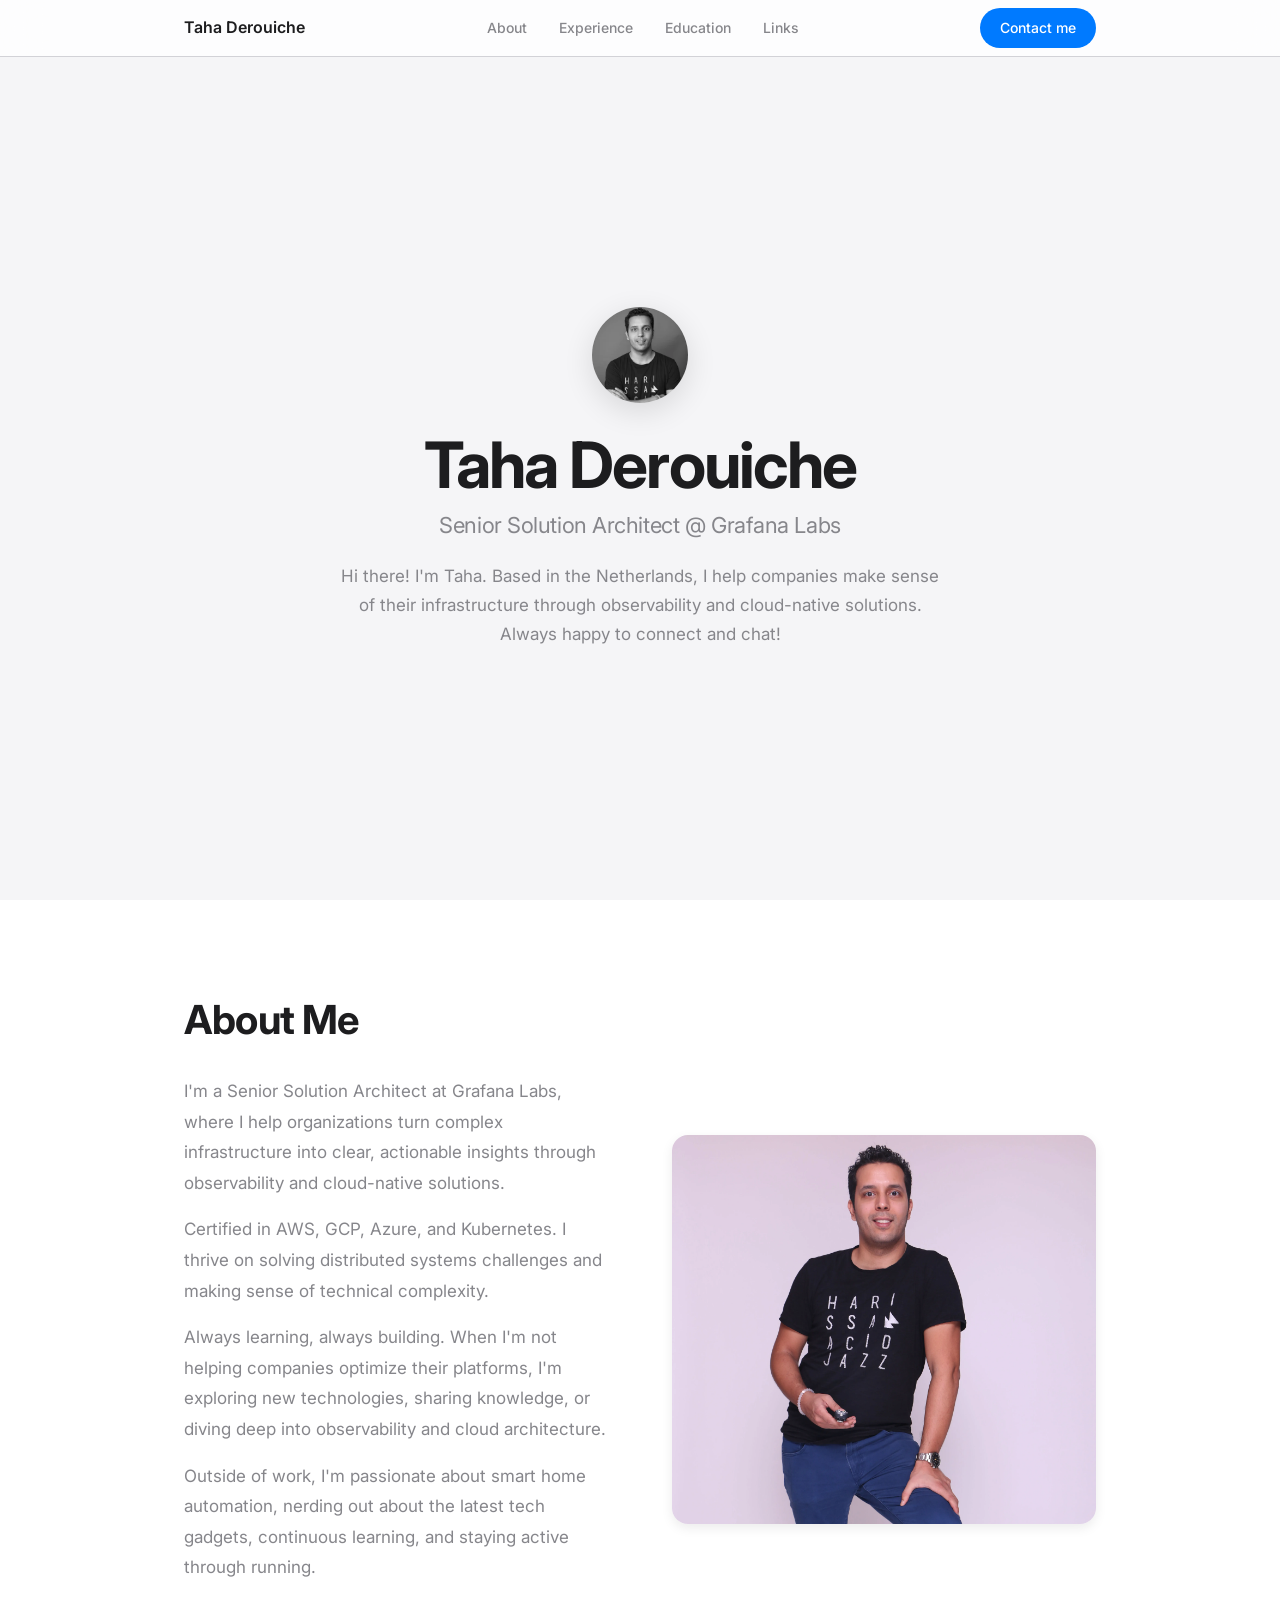
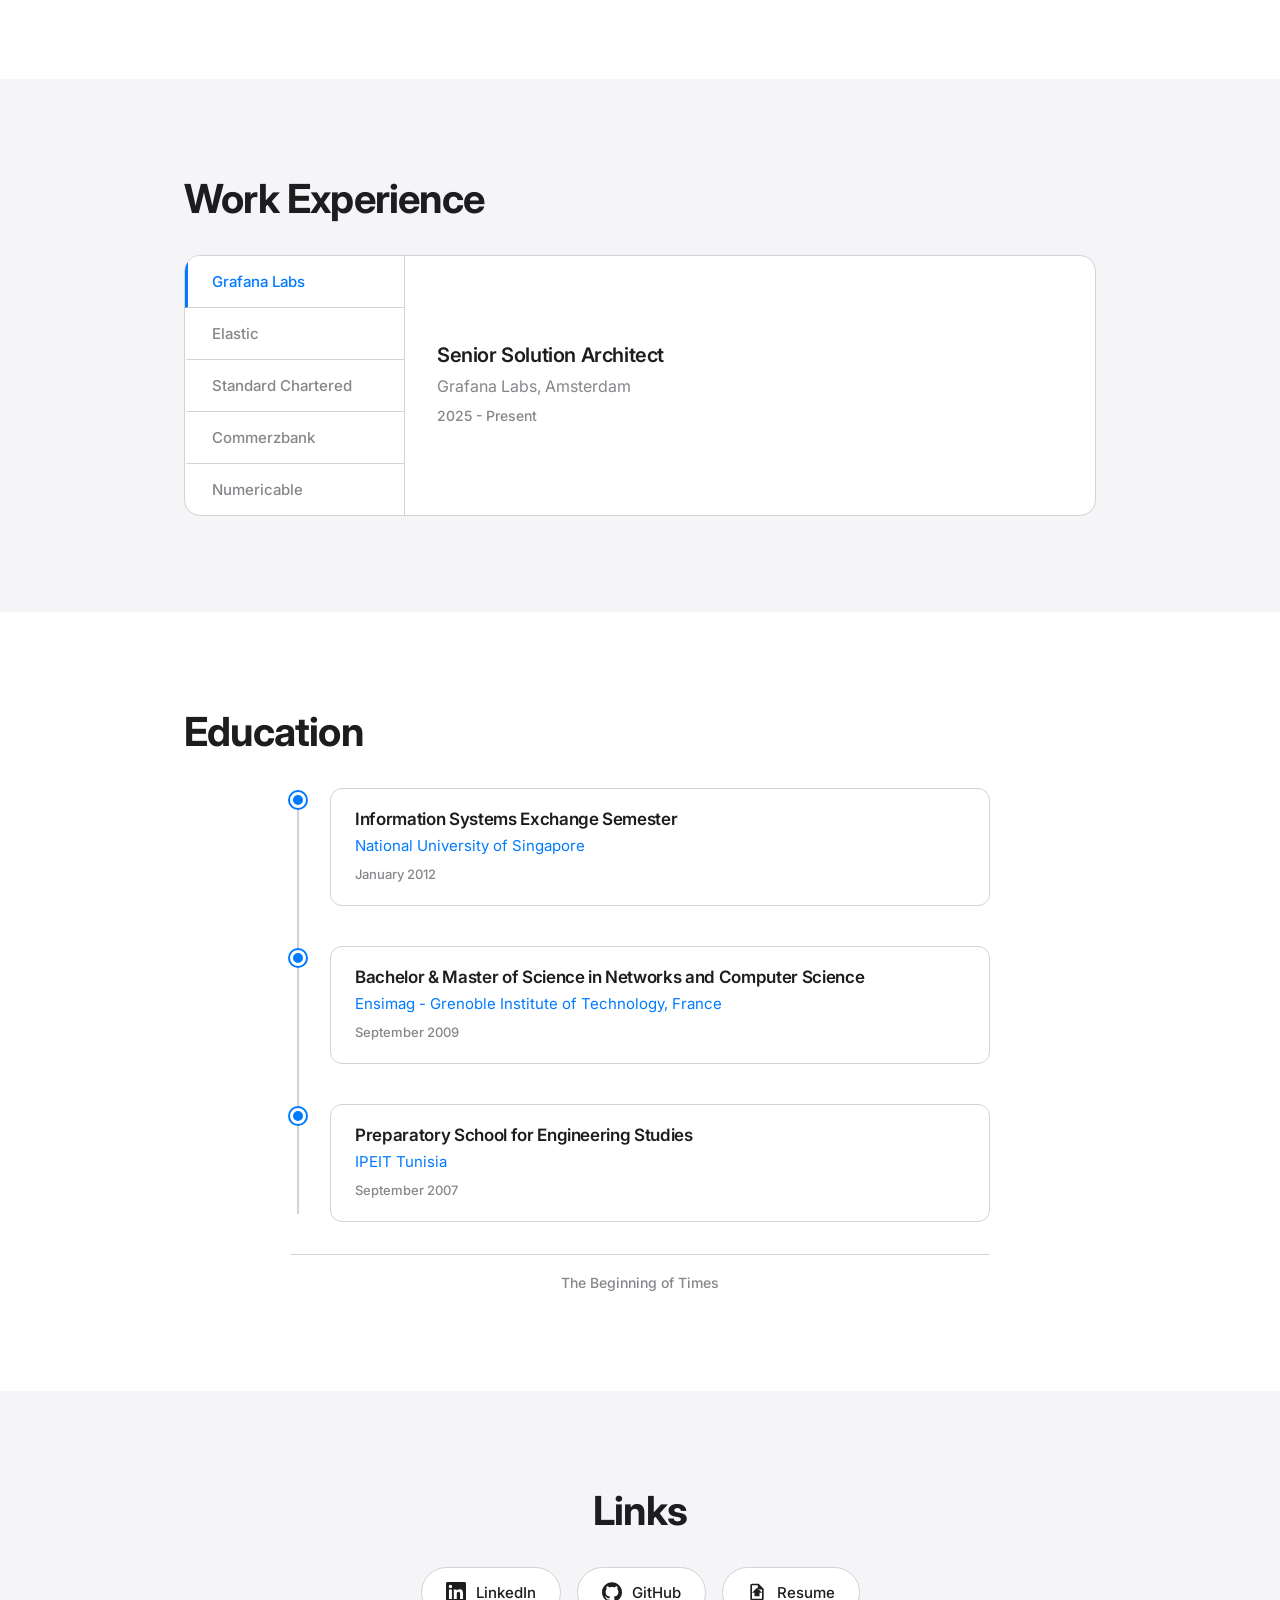
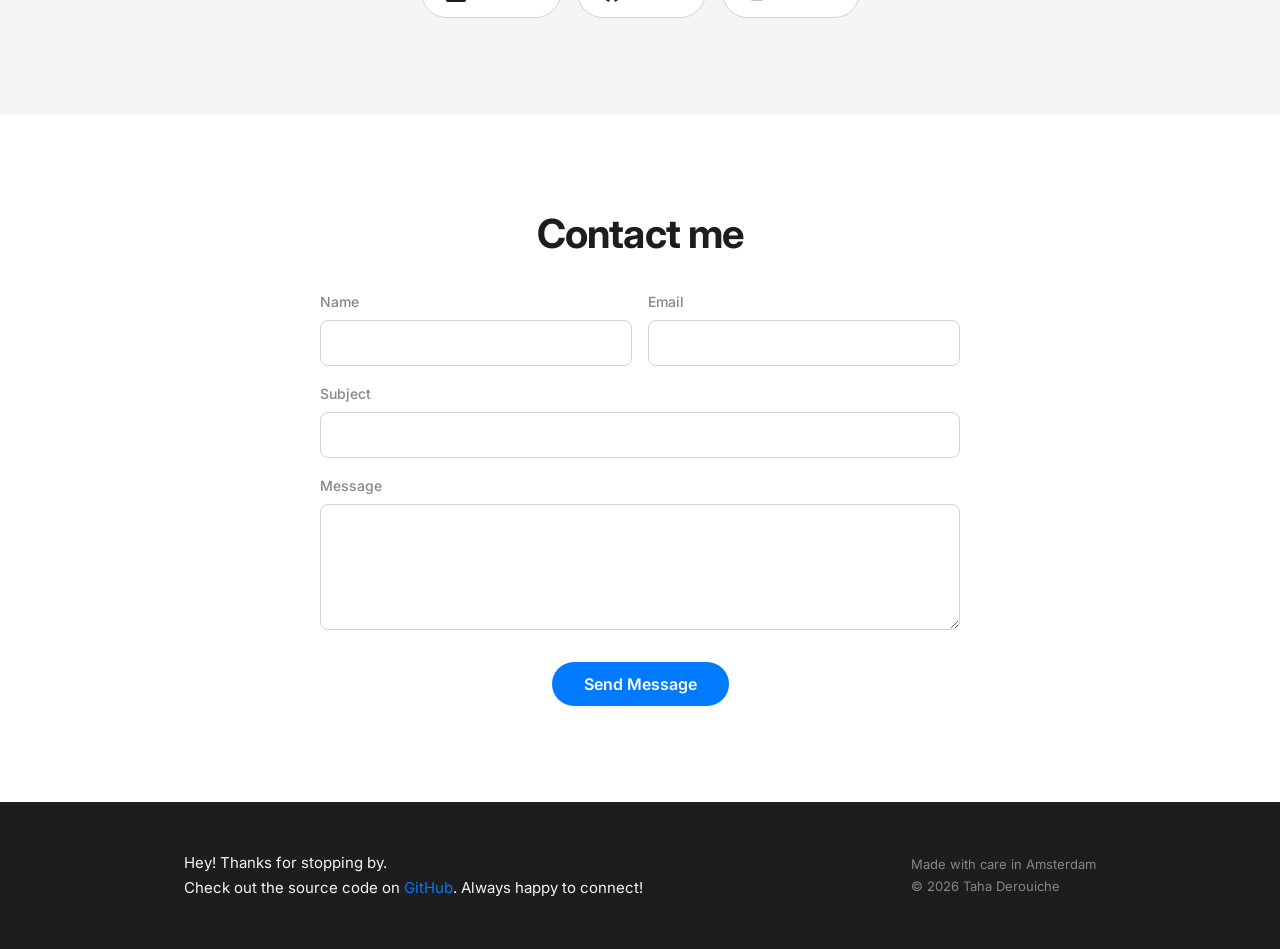
==== index.html @ 64ef1c02 "Fix avatar ring, copyright year, nav flicker, and work section anchor - Remove blue outline ring on " ====
<!DOCTYPE html>
<html lang="en">
<head>
	<meta charset="UTF-8">
	<meta name="viewport" content="width=device-width, initial-scale=1.0">
	<meta name="robots" content="index, follow">
	<link rel="canonical" href="https://tahaderouiche.com/">

	<!-- SEO -->
	<meta name="description" content="Taha Derouiche - Senior Solution Architect at Grafana Labs. AWS, GCP, Azure, and Kubernetes certified. Expert in Observability, DevOps, and cloud architecture.">
	<meta name="keywords" content="Taha Derouiche, Grafana Labs, Observability, DevOps, AWS, Kubernetes, Cloud Architecture, Senior Solution Architect">
	<meta name="author" content="Taha Derouiche">

	<!-- Open Graph -->
	<meta property="og:type" content="website">
	<meta property="og:url" content="https://tahaderouiche.com/">
	<meta property="og:title" content="Taha Derouiche - Senior Solution Architect @ Grafana Labs">
	<meta property="og:description" content="Senior Solution Architect at Grafana Labs. Certified AWS, GCP, Azure, and Kubernetes Engineer. Expert in Observability, DevOps, and cloud architecture.">
	<meta property="og:image" content="https://tahaderouiche.com/img/profile.png">

	<!-- Twitter -->
	<meta property="twitter:card" content="summary_large_image">
	<meta property="twitter:url" content="https://tahaderouiche.com/">
	<meta property="twitter:title" content="Taha Derouiche - Senior Solution Architect @ Grafana Labs">
	<meta property="twitter:description" content="Senior Solution Architect at Grafana Labs. Certified AWS, GCP, Azure, and Kubernetes Engineer.">
	<meta property="twitter:image" content="https://tahaderouiche.com/img/profile.png">

	<title>Taha Derouiche - Senior Solution Architect @ Grafana Labs</title>
	<link rel="icon" type="image/png" href="logo-website.png">
	<link rel="apple-touch-icon" href="logo-website.png">
	<link rel="manifest" href="site.webmanifest">
	<meta name="theme-color" content="#007AFF">

	<!-- Fonts & Styles -->
	<link rel="preconnect" href="https://fonts.googleapis.com">
	<link rel="preconnect" href="https://fonts.gstatic.com" crossorigin>
	<link href="https://fonts.googleapis.com/css2?family=Inter:wght@400;500;600;700&display=swap" rel="stylesheet">
	<link rel="stylesheet" href="css/style.css">
	<link rel="preload" as="image" type="image/webp" href="img/profile.webp">

	<!-- Google Analytics 4 -->
	<script async src="https://www.googletagmanager.com/gtag/js?id=G-GYT202Z227"></script>
	<script>
		window.dataLayer = window.dataLayer || [];
		function gtag(){dataLayer.push(arguments);}
		gtag('js', new Date());
		gtag('config', 'G-GYT202Z227');
	</script>

	<!-- Structured Data -->
	<script type="application/ld+json">
	{
		"@context": "https://schema.org",
		"@type": "Person",
		"name": "Taha Derouiche",
		"jobTitle": "Senior Solution Architect",
		"worksFor": {
			"@type": "Organization",
			"name": "Grafana Labs",
			"url": "https://grafana.com"
		},
		"url": "https://tahaderouiche.com",
		"image": "https://tahaderouiche.com/img/profile.png",
		"sameAs": [
			"https://www.linkedin.com/in/tahaderouiche",
			"https://github.com/tahaderouiche"
		],
		"address": {
			"@type": "PostalAddress",
			"addressLocality": "Amsterdam",
			"addressCountry": "NL"
		}
	}
	</script>
</head>
<body>

	<!-- Navigation -->
	<nav class="nav" id="top">
		<div class="container nav__inner">
			<a href="#top" class="nav__logo">Taha Derouiche</a>
			<div class="nav__links">
				<a href="#about">About</a>
				<a href="#experience">Experience</a>
				<a href="#education">Education</a>
				<a href="#links">Links</a>
			</div>
			<a href="#contact" class="nav__cta">Contact me</a>
			<button class="nav__toggle" aria-label="Toggle navigation" aria-expanded="false">
				<svg viewBox="0 0 24 24" xmlns="http://www.w3.org/2000/svg">
					<path d="M3 6h18v2H3V6zm0 5h18v2H3v-2zm0 5h18v2H3v-2z"/>
				</svg>
			</button>
		</div>
		<div class="nav__mobile" id="mobileMenu">
			<a href="#about">About</a>
			<a href="#experience">Experience</a>
			<a href="#education">Education</a>
			<a href="#links">Links</a>
			<a href="#contact">Contact me</a>
		</div>
	</nav>

	<!-- Hero -->
	<header class="hero">
		<picture>
			<source srcset="img/profile.webp" type="image/webp">
			<img class="hero__avatar" src="img/profile.png" alt="Taha Derouiche" width="96" height="96" loading="eager">
		</picture>
		<h1 class="hero__name">Taha Derouiche</h1>
		<h2 class="hero__title">Senior Solution Architect @ Grafana Labs</h2>
		<p class="hero__intro">Hi there! I'm Taha. Based in the Netherlands, I help companies make sense of their infrastructure through observability and cloud-native solutions. Always happy to connect and chat!</p>
	</header>

	<!-- About -->
	<section id="about" class="section">
		<div class="container">
			<h2 class="section-title fade-up">About Me</h2>
			<div class="about__grid">
				<div class="about__text fade-up">
					<p>I'm a Senior Solution Architect at Grafana Labs, where I help organizations turn complex infrastructure into clear, actionable insights through observability and cloud-native solutions.</p>
					<p>Certified in AWS, GCP, Azure, and Kubernetes. I thrive on solving distributed systems challenges and making sense of technical complexity.</p>
					<p>Always learning, always building. When I'm not helping companies optimize their platforms, I'm exploring new technologies, sharing knowledge, or diving deep into observability and cloud architecture.</p>
					<p>Outside of work, I'm passionate about smart home automation, nerding out about the latest tech gadgets, continuous learning, and staying active through running.</p>
				</div>
				<div class="about__image fade-up">
					<picture>
						<source srcset="img/work.webp" type="image/webp">
						<img src="img/work.jpg" alt="Professional workspace and technology setup" loading="lazy">
					</picture>
				</div>
			</div>
		</div>
	</section>

	<!-- Work Experience -->
	<section id="experience" class="section work">
		<div class="container">
			<h2 class="section-title fade-up">Work Experience</h2>
			<div class="work__layout fade-up">
				<div class="work__tabs" role="tablist">
					<button class="work__tab is-active" role="tab" aria-selected="true" data-tab="tab-1">Grafana Labs</button>
					<button class="work__tab" role="tab" aria-selected="false" data-tab="tab-2">Elastic</button>
					<button class="work__tab" role="tab" aria-selected="false" data-tab="tab-3">Standard Chartered</button>
					<button class="work__tab" role="tab" aria-selected="false" data-tab="tab-4">Commerzbank</button>
					<button class="work__tab" role="tab" aria-selected="false" data-tab="tab-5">Numericable</button>
				</div>
				<div class="work__panels">
					<div class="work__panel is-active" id="tab-1" role="tabpanel">
						<h3 class="work__role">Senior Solution Architect</h3>
						<p class="work__company">Grafana Labs, Amsterdam</p>
						<p class="work__date"><time>2025</time> - Present</p>
					</div>
					<div class="work__panel" id="tab-2" role="tabpanel">
						<h3 class="work__role">Principal Consulting Architect</h3>
						<p class="work__company">Elastic, Amsterdam</p>
						<p class="work__date"><time>2018</time> - <time>2025</time></p>
					</div>
					<div class="work__panel" id="tab-3" role="tabpanel">
						<h3 class="work__role">DevOps Engineer</h3>
						<p class="work__company">Standard Chartered, Singapore</p>
						<p class="work__date"><time>2016</time> - <time>2018</time></p>
					</div>
					<div class="work__panel" id="tab-4" role="tabpanel">
						<h3 class="work__role">Service Reliability Engineer - Forex Trading</h3>
						<p class="work__company">Commerzbank AG, Singapore</p>
						<p class="work__date"><time>2012</time> - <time>2016</time></p>
					</div>
					<div class="work__panel" id="tab-5" role="tabpanel">
						<h3 class="work__role">Data Analyst - Geo Information Systems</h3>
						<p class="work__company">Numericable, Paris</p>
						<p class="work__date"><time>2010</time></p>
					</div>
				</div>
			</div>
		</div>
	</section>

	<!-- Education -->
	<section id="education" class="section">
		<div class="container">
			<h2 class="section-title fade-up">Education</h2>
			<div class="timeline fade-up">
				<div class="timeline__item">
					<div class="timeline__dot"></div>
					<div class="timeline__content">
						<h3 class="timeline__title">Information Systems Exchange Semester</h3>
						<p class="timeline__school"><a href="https://www.nus.edu.sg/" target="_blank" rel="noopener noreferrer">National University of Singapore</a></p>
						<p class="timeline__date"><time datetime="2012-01">January 2012</time></p>
					</div>
				</div>
				<div class="timeline__item">
					<div class="timeline__dot"></div>
					<div class="timeline__content">
						<h3 class="timeline__title">Bachelor & Master of Science in Networks and Computer Science</h3>
						<p class="timeline__school"><a href="https://ensimag.grenoble-inp.fr/en" target="_blank" rel="noopener noreferrer">Ensimag - Grenoble Institute of Technology, France</a></p>
						<p class="timeline__date"><time datetime="2009-09">September 2009</time></p>
					</div>
				</div>
				<div class="timeline__item">
					<div class="timeline__dot"></div>
					<div class="timeline__content">
						<h3 class="timeline__title">Preparatory School for Engineering Studies</h3>
						<p class="timeline__school"><a href="http://www.ipeit.rnu.tn/en" target="_blank" rel="noopener noreferrer">IPEIT Tunisia</a></p>
						<p class="timeline__date"><time datetime="2007-09">September 2007</time></p>
					</div>
				</div>
			</div>
			<p class="timeline__end fade-up">The Beginning of Times</p>
		</div>
	</section>

	<!-- Links -->
	<section id="links" class="section links">
		<div class="container text-center">
			<h2 class="section-title fade-up">Links</h2>
			<div class="links__row fade-up">
				<a href="https://www.linkedin.com/in/tahaderouiche" class="links__btn" target="_blank" rel="noopener noreferrer" aria-label="LinkedIn Profile">
					<svg viewBox="0 0 24 24" xmlns="http://www.w3.org/2000/svg"><path fill="currentColor" d="M20.447 20.452h-3.554v-5.569c0-1.328-.027-3.037-1.852-3.037-1.853 0-2.136 1.445-2.136 2.939v5.667H9.351V9h3.414v1.561h.046c.477-.9 1.637-1.85 3.37-1.85 3.601 0 4.267 2.37 4.267 5.455v6.286zM5.337 7.433a2.062 2.062 0 01-2.063-2.065 2.064 2.064 0 112.063 2.065zm1.782 13.019H3.555V9h3.564v11.452zM22.225 0H1.771C.792 0 0 .774 0 1.729v20.542C0 23.227.792 24 1.771 24h20.451C23.2 24 24 23.227 24 22.271V1.729C24 .774 23.2 0 22.222 0h.003z"/></svg>
					LinkedIn
				</a>
				<a href="https://github.com/tahaderouiche" class="links__btn" target="_blank" rel="noopener noreferrer" aria-label="GitHub Profile">
					<svg viewBox="0 0 24 24" xmlns="http://www.w3.org/2000/svg"><path fill="currentColor" d="M12 .297c-6.63 0-12 5.373-12 12 0 5.303 3.438 9.8 8.205 11.385.6.113.82-.258.82-.577 0-.285-.01-1.04-.015-2.04-3.338.724-4.042-1.61-4.042-1.61C4.422 18.07 3.633 17.7 3.633 17.7c-1.087-.744.084-.729.084-.729 1.205.084 1.838 1.236 1.838 1.236 1.07 1.835 2.809 1.305 3.495.998.108-.776.417-1.305.76-1.605-2.665-.3-5.466-1.332-5.466-5.93 0-1.31.465-2.38 1.235-3.22-.135-.303-.54-1.523.105-3.176 0 0 1.005-.322 3.3 1.23.96-.267 1.98-.399 3-.405 1.02.006 2.04.138 3 .405 2.28-1.552 3.285-1.23 3.285-1.23.645 1.653.24 2.873.12 3.176.765.84 1.23 1.91 1.23 3.22 0 4.61-2.805 5.625-5.475 5.92.42.36.81 1.096.81 2.22 0 1.606-.015 2.896-.015 3.286 0 .315.21.69.825.57C20.565 22.092 24 17.592 24 12.297c0-6.627-5.373-12-12-12"/></svg>
					GitHub
				</a>
				<a href="Taha-Derouiche-Resume.pdf" class="links__btn" target="_blank" rel="noopener noreferrer" aria-label="Download Resume">
					<svg viewBox="0 0 24 24" xmlns="http://www.w3.org/2000/svg"><path fill="currentColor" d="M14 2H6a2 2 0 00-2 2v16a2 2 0 002 2h12a2 2 0 002-2V8l-6-6zm4 18H6V4h7v5h5v11zm-3-7v4H9v-4H6l6-6 6 6h-3z"/></svg>
					Resume
				</a>
			</div>
		</div>
	</section>

	<!-- Contact -->
	<section id="contact" class="section">
		<div class="container">
			<h2 class="section-title text-center fade-up">Contact me</h2>
			<form id="contactForm" class="contact__form fade-up" action="https://formspree.io/f/mnnojqdq" method="POST">
				<div class="form-row form-row--half">
					<div class="form-group">
						<label for="name">Name</label>
						<input type="text" id="name" name="name" required>
					</div>
					<div class="form-group">
						<label for="email">Email</label>
						<input type="email" id="email" name="_replyto" required>
					</div>
				</div>
				<div class="form-row">
					<div class="form-group">
						<label for="subject">Subject</label>
						<input type="text" id="subject" name="subject" required>
					</div>
				</div>
				<div class="form-row">
					<div class="form-group">
						<label for="message">Message</label>
						<textarea id="message" name="message" rows="5" required></textarea>
					</div>
				</div>
				<input type="hidden" name="_next" value="https://tahaderouiche.com/#contact">
				<input type="text" name="_gotcha" class="sr-only" tabindex="-1" autocomplete="off">
				<div class="text-center">
					<button type="submit" class="form-submit">Send Message</button>
				</div>
				<div id="successmsg" class="form-success" role="status">
					Thank you for your message! I'll get back to you soon.
				</div>
			</form>
		</div>
	</section>

	<!-- Footer -->
	<footer class="footer">
		<div class="container footer__inner">
			<div class="footer__text">
				<p>Hey! Thanks for stopping by.</p>
				<p>Check out the source code on <a href="https://github.com/tahaderouiche/tahaderouiche.com" target="_blank" rel="noopener noreferrer">GitHub</a>. Always happy to connect!</p>
			</div>
			<div class="footer__meta">
				Made with care in Amsterdam<br>
				&copy; 2026 Taha Derouiche
			</div>
		</div>
	</footer>

	<script>
	(function() {
		// -- Mobile nav toggle --
		const toggle = document.querySelector('.nav__toggle');
		const menu = document.getElementById('mobileMenu');
		toggle.addEventListener('click', () => {
			const open = menu.classList.toggle('is-open');
			toggle.setAttribute('aria-expanded', open);
		});
		menu.addEventListener('click', (e) => {
			if (e.target.tagName === 'A') {
				menu.classList.remove('is-open');
				toggle.setAttribute('aria-expanded', 'false');
			}
		});

		// -- Work experience tabs --
		const tabs = document.querySelectorAll('.work__tab');
		const panels = document.querySelectorAll('.work__panel');
		tabs.forEach(tab => {
			tab.addEventListener('click', () => {
				tabs.forEach(t => { t.classList.remove('is-active'); t.setAttribute('aria-selected', 'false'); });
				panels.forEach(p => p.classList.remove('is-active'));
				tab.classList.add('is-active');
				tab.setAttribute('aria-selected', 'true');
				document.getElementById(tab.dataset.tab).classList.add('is-active');
			});
		});

		// -- Scroll animations --
		const observer = new IntersectionObserver((entries) => {
			entries.forEach(entry => {
				if (entry.isIntersecting) {
					entry.target.classList.add('is-visible');
					observer.unobserve(entry.target);
				}
			});
		}, { threshold: 0.1 });
		document.querySelectorAll('.fade-up').forEach(el => observer.observe(el));

		// -- Contact form --
		const form = document.getElementById('contactForm');
		const successMsg = document.getElementById('successmsg');
		form.addEventListener('submit', (e) => {
			e.preventDefault();
			fetch(form.action, {
				method: 'POST',
				body: new FormData(form),
				headers: { 'Accept': 'application/json' }
			}).then(res => {
				if (res.ok) {
					successMsg.style.display = 'block';
					form.reset();
					successMsg.scrollIntoView({ behavior: 'smooth', block: 'center' });
				} else {
					alert('Oops! There was a problem submitting your form. Please try again later.');
				}
			}).catch(() => {
				alert('Oops! There was a problem submitting your form. Please try again later.');
			});
		});
	})();
	</script>
</body>
</html>
---- css/style.css ----
/* ==========================================================================
   tahaderouiche.com — Style
   Single-file CSS: variables, reset, layout, components, responsive
   ========================================================================== */

/* ---------- Design Tokens ---------- */
:root {
  /* Colors — Apple-inspired palette */
  --color-primary: #007AFF;
  --color-primary-hover: #0066d6;
  --color-text: #1d1d1f;
  --color-text-secondary: #86868b;
  --color-bg: #ffffff;
  --color-bg-secondary: #f5f5f7;
  --color-border: #d2d2d7;
  --color-surface: #ffffff;
  --color-hero-bg: #f5f5f7;
  --color-footer-bg: #1d1d1f;
  --color-footer-text: #f5f5f7;
  --color-success: #00cd98;

  /* Typography */
  --font-family: -apple-system, BlinkMacSystemFont, 'Inter', 'SF Pro Display', system-ui, sans-serif;
  --font-size-base: 1rem;
  --line-height: 1.7;

  /* Spacing */
  --section-padding: clamp(3rem, 8vw, 6rem);
  --container-max: 960px;
  --container-padding: 1.5rem;

  /* Effects */
  --radius-sm: 8px;
  --radius-md: 12px;
  --radius-lg: 16px;
  --shadow-sm: 0 1px 3px rgba(0,0,0,0.08);
  --shadow-md: 0 4px 12px rgba(0,0,0,0.08);
  --shadow-lg: 0 8px 30px rgba(0,0,0,0.12);
  --transition: 0.3s ease;
}

/* ---------- Dark Mode ---------- */
@media (prefers-color-scheme: dark) {
  :root {
    --color-text: #f5f5f7;
    --color-text-secondary: #a1a1a6;
    --color-bg: #1d1d1f;
    --color-bg-secondary: #2c2c2e;
    --color-border: #3a3a3c;
    --color-surface: #2c2c2e;
    --color-hero-bg: #1d1d1f;
    --color-footer-bg: #000000;
    --color-footer-text: #f5f5f7;
    --shadow-sm: 0 1px 3px rgba(0,0,0,0.3);
    --shadow-md: 0 4px 12px rgba(0,0,0,0.3);
    --shadow-lg: 0 8px 30px rgba(0,0,0,0.4);
  }
}

/* ---------- Reset ---------- */
*, *::before, *::after {
  box-sizing: border-box;
  margin: 0;
  padding: 0;
}

html {
  scroll-behavior: smooth;
  -webkit-text-size-adjust: 100%;
}

body {
  font-family: var(--font-family);
  font-size: var(--font-size-base);
  line-height: var(--line-height);
  color: var(--color-text);
  background: var(--color-bg);
  -webkit-font-smoothing: antialiased;
  -moz-osx-font-smoothing: grayscale;
}

img {
  max-width: 100%;
  height: auto;
  display: block;
}

a {
  color: var(--color-primary);
  text-decoration: none;
  transition: color var(--transition);
}

a:hover {
  color: var(--color-primary-hover);
}

ul, ol {
  list-style: none;
}

button, input, textarea {
  font-family: inherit;
  font-size: inherit;
}

/* ---------- Layout ---------- */
.container {
  max-width: var(--container-max);
  margin: 0 auto;
  padding: 0 var(--container-padding);
}

.section {
  padding: var(--section-padding) 0;
}

.section--alt {
  background: var(--color-bg-secondary);
}

/* ---------- Typography ---------- */
h1, h2, h3, h4 {
  font-weight: 600;
  line-height: 1.2;
  letter-spacing: -0.02em;
}

.section-title {
  font-size: clamp(1.75rem, 4vw, 2.5rem);
  font-weight: 700;
  margin-bottom: 2rem;
  color: var(--color-text);
}

/* ---------- Navigation ---------- */
.nav {
  position: fixed;
  top: 0;
  left: 0;
  right: 0;
  z-index: 1000;
  background: rgba(255,255,255,0.8);
  backdrop-filter: blur(20px);
  -webkit-backdrop-filter: blur(20px);
  border-bottom: 1px solid var(--color-border);
  will-change: backdrop-filter;
}

@media (prefers-color-scheme: dark) {
  .nav {
    background: rgba(29,29,31,0.8);
  }
}

.nav__inner {
  display: flex;
  align-items: center;
  justify-content: space-between;
  height: 56px;
}

.nav__logo {
  font-weight: 600;
  font-size: 1rem;
  color: var(--color-text);
  text-decoration: none;
}

.nav__logo:hover {
  color: var(--color-text);
}

.nav__links {
  display: none;
  gap: 2rem;
}

.nav__links a {
  font-size: 0.875rem;
  font-weight: 500;
  color: var(--color-text-secondary);
  text-decoration: none;
  transition: color var(--transition);
}

.nav__links a:hover {
  color: var(--color-text);
}

.nav__toggle {
  display: flex;
  align-items: center;
  justify-content: center;
  width: 40px;
  height: 40px;
  border: none;
  background: none;
  cursor: pointer;
  border-radius: var(--radius-sm);
  color: var(--color-text);
}

.nav__toggle:hover {
  background: var(--color-bg-secondary);
}

.nav__toggle svg {
  width: 24px;
  height: 24px;
  fill: currentColor;
}

.nav__cta {
  display: none;
  padding: 0.5rem 1.25rem;
  background: var(--color-primary);
  color: #fff;
  border-radius: 980px;
  font-size: 0.875rem;
  font-weight: 500;
  text-decoration: none;
  transition: background var(--transition), opacity var(--transition);
}

.nav__cta:hover {
  background: var(--color-primary-hover);
  color: #fff;
}

/* Mobile menu */
.nav__mobile {
  display: none;
  flex-direction: column;
  padding: 1rem var(--container-padding) 1.5rem;
  border-top: 1px solid var(--color-border);
  background: var(--color-bg);
}

.nav__mobile.is-open {
  display: flex;
}

.nav__mobile a {
  padding: 0.75rem 0;
  font-size: 1rem;
  font-weight: 500;
  color: var(--color-text);
  border-bottom: 1px solid var(--color-border);
}

.nav__mobile a:last-child {
  border-bottom: none;
}

@media (min-width: 768px) {
  .nav__links {
    display: flex;
  }
  .nav__cta {
    display: inline-block;
  }
  .nav__toggle {
    display: none;
  }
}

/* ---------- Hero ---------- */
.hero {
  display: flex;
  flex-direction: column;
  align-items: center;
  justify-content: center;
  text-align: center;
  min-height: 100vh;
  padding: calc(56px + 3rem) var(--container-padding) 3rem;
  background: var(--color-hero-bg);
}

.hero__avatar {
  width: 96px;
  height: 96px;
  border-radius: 50%;
  object-fit: cover;
  margin-bottom: 1.5rem;
  box-shadow: var(--shadow-lg);
}

.hero__name {
  font-size: clamp(2.25rem, 6vw, 4rem);
  font-weight: 700;
  letter-spacing: -0.03em;
  margin-bottom: 0.5rem;
}

.hero__title {
  font-size: clamp(1rem, 2.5vw, 1.375rem);
  font-weight: 400;
  color: var(--color-text-secondary);
  margin-bottom: 1.5rem;
}

.hero__intro {
  max-width: 600px;
  font-size: 1.0625rem;
  color: var(--color-text-secondary);
  line-height: 1.7;
}

/* ---------- About ---------- */
.about__grid {
  display: grid;
  grid-template-columns: 1fr;
  gap: 2.5rem;
  align-items: center;
}

.about__text p {
  color: var(--color-text-secondary);
  font-size: 1.0625rem;
  line-height: 1.8;
  margin-bottom: 1rem;
}

.about__text p:last-child {
  margin-bottom: 0;
}

.about__image {
  border-radius: var(--radius-lg);
  box-shadow: var(--shadow-md);
  overflow: hidden;
}

.about__image img {
  width: 100%;
  display: block;
}

@media (min-width: 768px) {
  .about__grid {
    grid-template-columns: 1fr 1fr;
    gap: 4rem;
  }
}

/* ---------- Work Experience ---------- */
.work {
  background: var(--color-bg-secondary);
}

.work__layout {
  display: flex;
  flex-direction: column;
  gap: 0;
  background: var(--color-surface);
  border-radius: var(--radius-lg);
  border: 1px solid var(--color-border);
  overflow: hidden;
}

.work__tabs {
  display: flex;
  flex-direction: column;
  border-bottom: 1px solid var(--color-border);
}

.work__tab {
  padding: 1rem 1.5rem;
  font-size: 0.9375rem;
  font-weight: 500;
  color: var(--color-text-secondary);
  background: none;
  border: none;
  border-left: 3px solid transparent;
  cursor: pointer;
  text-align: left;
  transition: all var(--transition);
}

.work__tab:not(:last-child) {
  border-bottom: 1px solid var(--color-border);
}

.work__tab:hover {
  background: var(--color-bg-secondary);
  color: var(--color-text);
}

.work__tab.is-active {
  color: var(--color-primary);
  border-left-color: var(--color-primary);
  background: var(--color-bg);
}

.work__panels {
  padding: 1.5rem;
}

.work__panel {
  display: none;
}

.work__panel.is-active {
  display: block;
}

.work__role {
  font-size: 1.25rem;
  font-weight: 600;
  margin-bottom: 0.375rem;
  color: var(--color-text);
}

.work__company {
  font-size: 1rem;
  color: var(--color-text-secondary);
  margin-bottom: 0.25rem;
}

.work__date {
  font-size: 0.875rem;
  color: var(--color-text-secondary);
  font-weight: 500;
}

@media (min-width: 768px) {
  .work__layout {
    flex-direction: row;
  }
  .work__tabs {
    flex: 0 0 220px;
    border-bottom: none;
    border-right: 1px solid var(--color-border);
  }
  .work__tab:not(:last-child) {
    border-bottom: 1px solid var(--color-border);
  }
  .work__panels {
    flex: 1;
    padding: 2rem;
    display: flex;
    align-items: center;
  }
}

/* ---------- Education Timeline ---------- */
.timeline {
  position: relative;
  max-width: 700px;
  margin: 0 auto;
  padding-left: 2.5rem;
}

.timeline::before {
  content: '';
  position: absolute;
  left: 7px;
  top: 8px;
  bottom: 8px;
  width: 2px;
  background: var(--color-border);
}

.timeline__item {
  position: relative;
  padding-bottom: 2.5rem;
}

.timeline__item:last-child {
  padding-bottom: 0;
}

.timeline__dot {
  position: absolute;
  left: -2.5rem;
  top: 4px;
  width: 16px;
  height: 16px;
  border-radius: 50%;
  background: var(--color-primary);
  border: 3px solid var(--color-bg);
  box-shadow: 0 0 0 2px var(--color-primary);
}

.timeline__content {
  background: var(--color-surface);
  border: 1px solid var(--color-border);
  border-radius: var(--radius-md);
  padding: 1.25rem 1.5rem;
  transition: box-shadow var(--transition);
}

.timeline__content:hover {
  box-shadow: var(--shadow-md);
}

.timeline__title {
  font-size: 1.0625rem;
  font-weight: 600;
  margin-bottom: 0.25rem;
}

.timeline__school {
  font-size: 0.9375rem;
  color: var(--color-text-secondary);
  margin-bottom: 0.25rem;
}

.timeline__school a {
  color: var(--color-primary);
}

.timeline__date {
  font-size: 0.8125rem;
  font-weight: 500;
  color: var(--color-text-secondary);
}

.timeline__end {
  text-align: center;
  font-size: 0.875rem;
  font-weight: 500;
  color: var(--color-text-secondary);
  padding-top: 1rem;
  border-top: 1px solid var(--color-border);
  margin-top: 2rem;
  max-width: 700px;
  margin-left: auto;
  margin-right: auto;
}

/* ---------- Links / Social ---------- */
.links {
  background: var(--color-bg-secondary);
}

.links__row {
  display: flex;
  flex-wrap: wrap;
  justify-content: center;
  gap: 1rem;
}

.links__btn {
  display: inline-flex;
  align-items: center;
  gap: 0.625rem;
  padding: 0.75rem 1.5rem;
  background: var(--color-surface);
  border: 1px solid var(--color-border);
  border-radius: 980px;
  font-weight: 500;
  font-size: 0.9375rem;
  color: var(--color-text);
  text-decoration: none;
  transition: all var(--transition);
}

.links__btn:hover {
  border-color: var(--color-primary);
  color: var(--color-primary);
  box-shadow: var(--shadow-sm);
  transform: translateY(-2px);
}

.links__btn svg {
  width: 20px;
  height: 20px;
  flex-shrink: 0;
}

/* ---------- Contact ---------- */
.contact__form {
  max-width: 640px;
  margin: 0 auto;
}

.form-row {
  display: grid;
  grid-template-columns: 1fr;
  gap: 1rem;
  margin-bottom: 1rem;
}

@media (min-width: 480px) {
  .form-row--half {
    grid-template-columns: 1fr 1fr;
  }
}

.form-group {
  position: relative;
}

.form-group label {
  display: block;
  font-size: 0.875rem;
  font-weight: 500;
  color: var(--color-text-secondary);
  margin-bottom: 0.375rem;
}

.form-group input,
.form-group textarea {
  width: 100%;
  padding: 0.75rem 1rem;
  border: 1.5px solid var(--color-border);
  border-radius: var(--radius-sm);
  background: var(--color-surface);
  color: var(--color-text);
  transition: border-color var(--transition), box-shadow var(--transition);
  outline: none;
}

.form-group input:focus,
.form-group textarea:focus {
  border-color: var(--color-primary);
  box-shadow: 0 0 0 3px rgba(0,122,255,0.15);
}

.form-group textarea {
  resize: vertical;
  min-height: 120px;
}

.form-submit {
  display: inline-flex;
  align-items: center;
  justify-content: center;
  padding: 0.75rem 2rem;
  margin-top: 0.5rem;
  background: var(--color-primary);
  color: #fff;
  border: none;
  border-radius: 980px;
  font-weight: 600;
  font-size: 1rem;
  cursor: pointer;
  transition: background var(--transition), transform var(--transition);
}

.form-submit:hover {
  background: var(--color-primary-hover);
  transform: translateY(-1px);
}

.form-success {
  display: none;
  padding: 1rem 1.5rem;
  margin-top: 1.5rem;
  background: rgba(0,205,152,0.1);
  border: 1px solid var(--color-success);
  border-radius: var(--radius-sm);
  color: var(--color-success);
  font-weight: 500;
  text-align: center;
}

/* ---------- Footer ---------- */
.footer {
  background: var(--color-footer-bg);
  color: var(--color-footer-text);
  padding: 3rem 0;
}

.footer__inner {
  display: flex;
  flex-direction: column;
  gap: 1.5rem;
  text-align: center;
}

.footer__text {
  font-size: 0.9375rem;
  line-height: 1.7;
}

.footer__text a {
  color: var(--color-primary);
}

.footer__meta {
  font-size: 0.8125rem;
  color: var(--color-text-secondary);
}

@media (min-width: 768px) {
  .footer__inner {
    flex-direction: row;
    justify-content: space-between;
    align-items: center;
    text-align: left;
  }
}

/* ---------- Scroll Animations ---------- */
.fade-up {
  opacity: 0;
  transform: translateY(20px);
  transition: opacity 0.6s ease, transform 0.6s ease;
}

.fade-up.is-visible {
  opacity: 1;
  transform: translateY(0);
}

/* ---------- Utilities ---------- */
.sr-only {
  position: absolute;
  width: 1px;
  height: 1px;
  padding: 0;
  margin: -1px;
  overflow: hidden;
  clip: rect(0,0,0,0);
  border: 0;
}

.text-center {
  text-align: center;
}
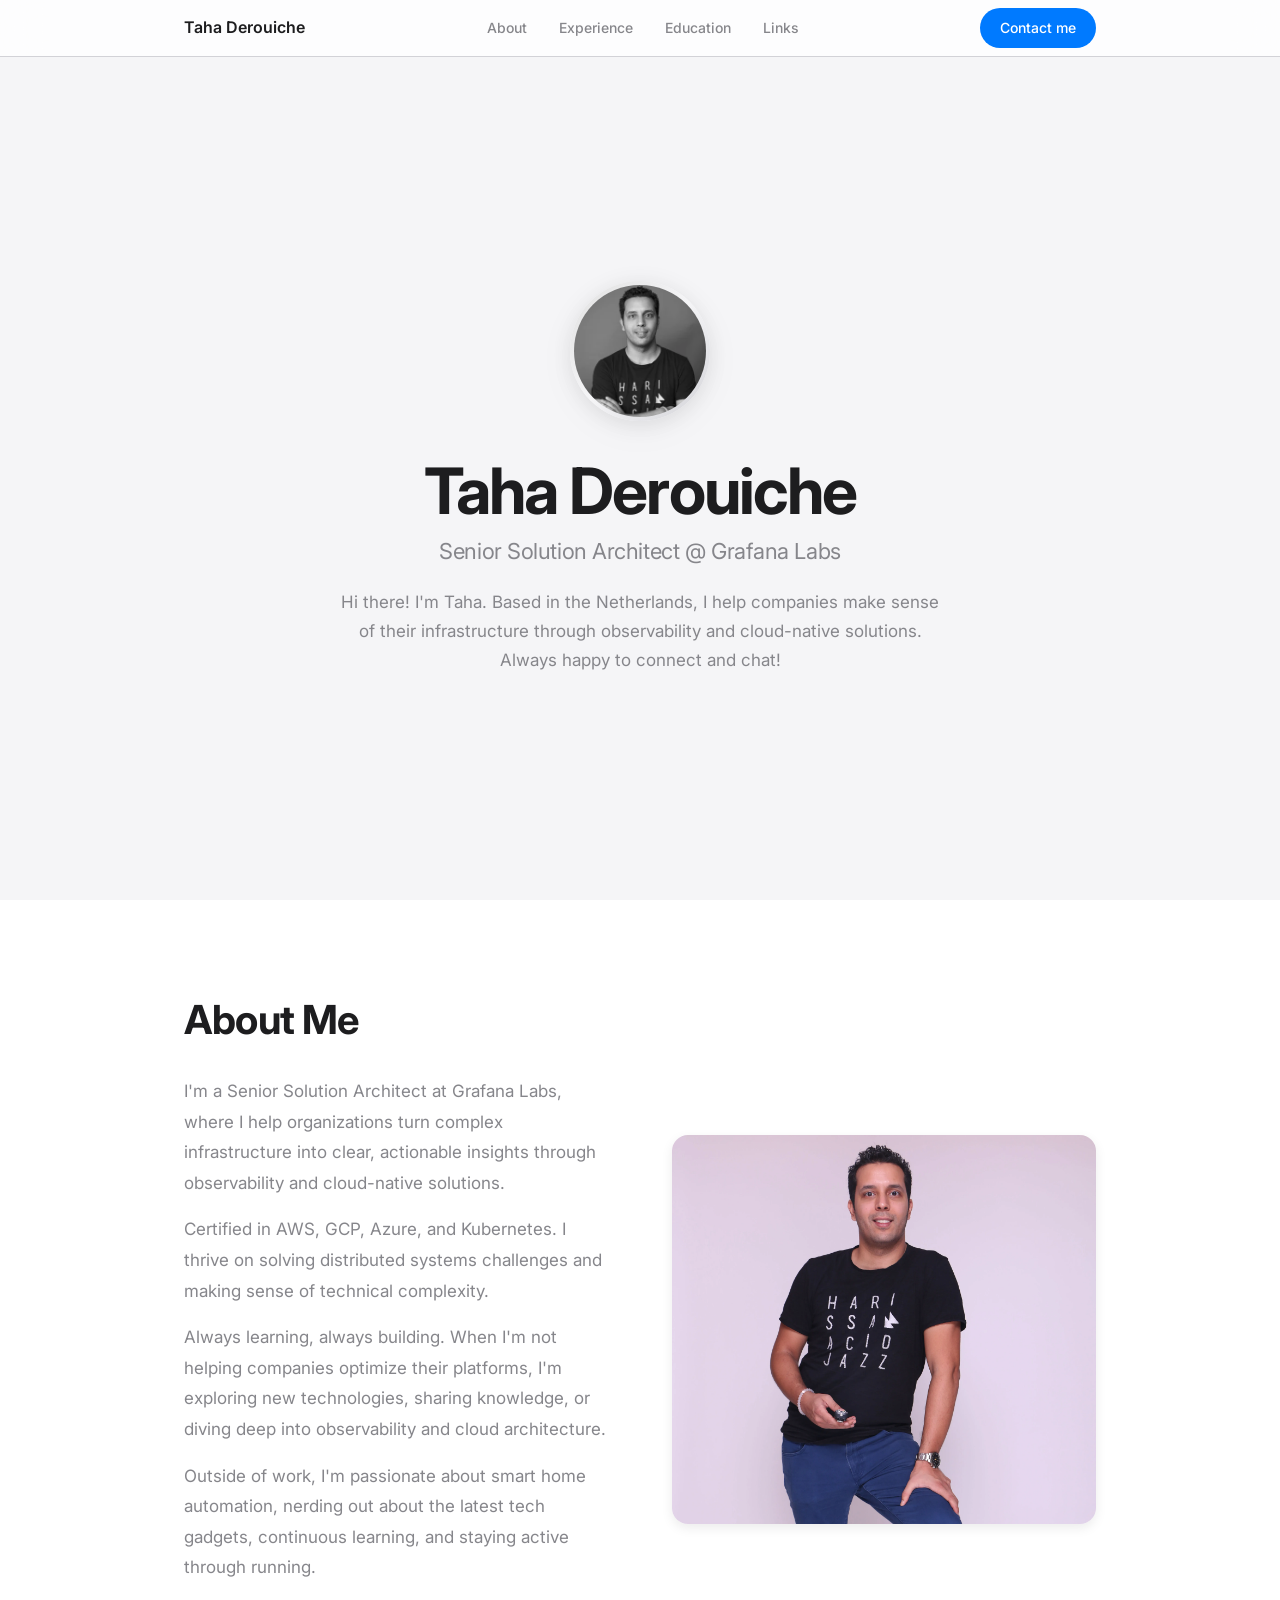
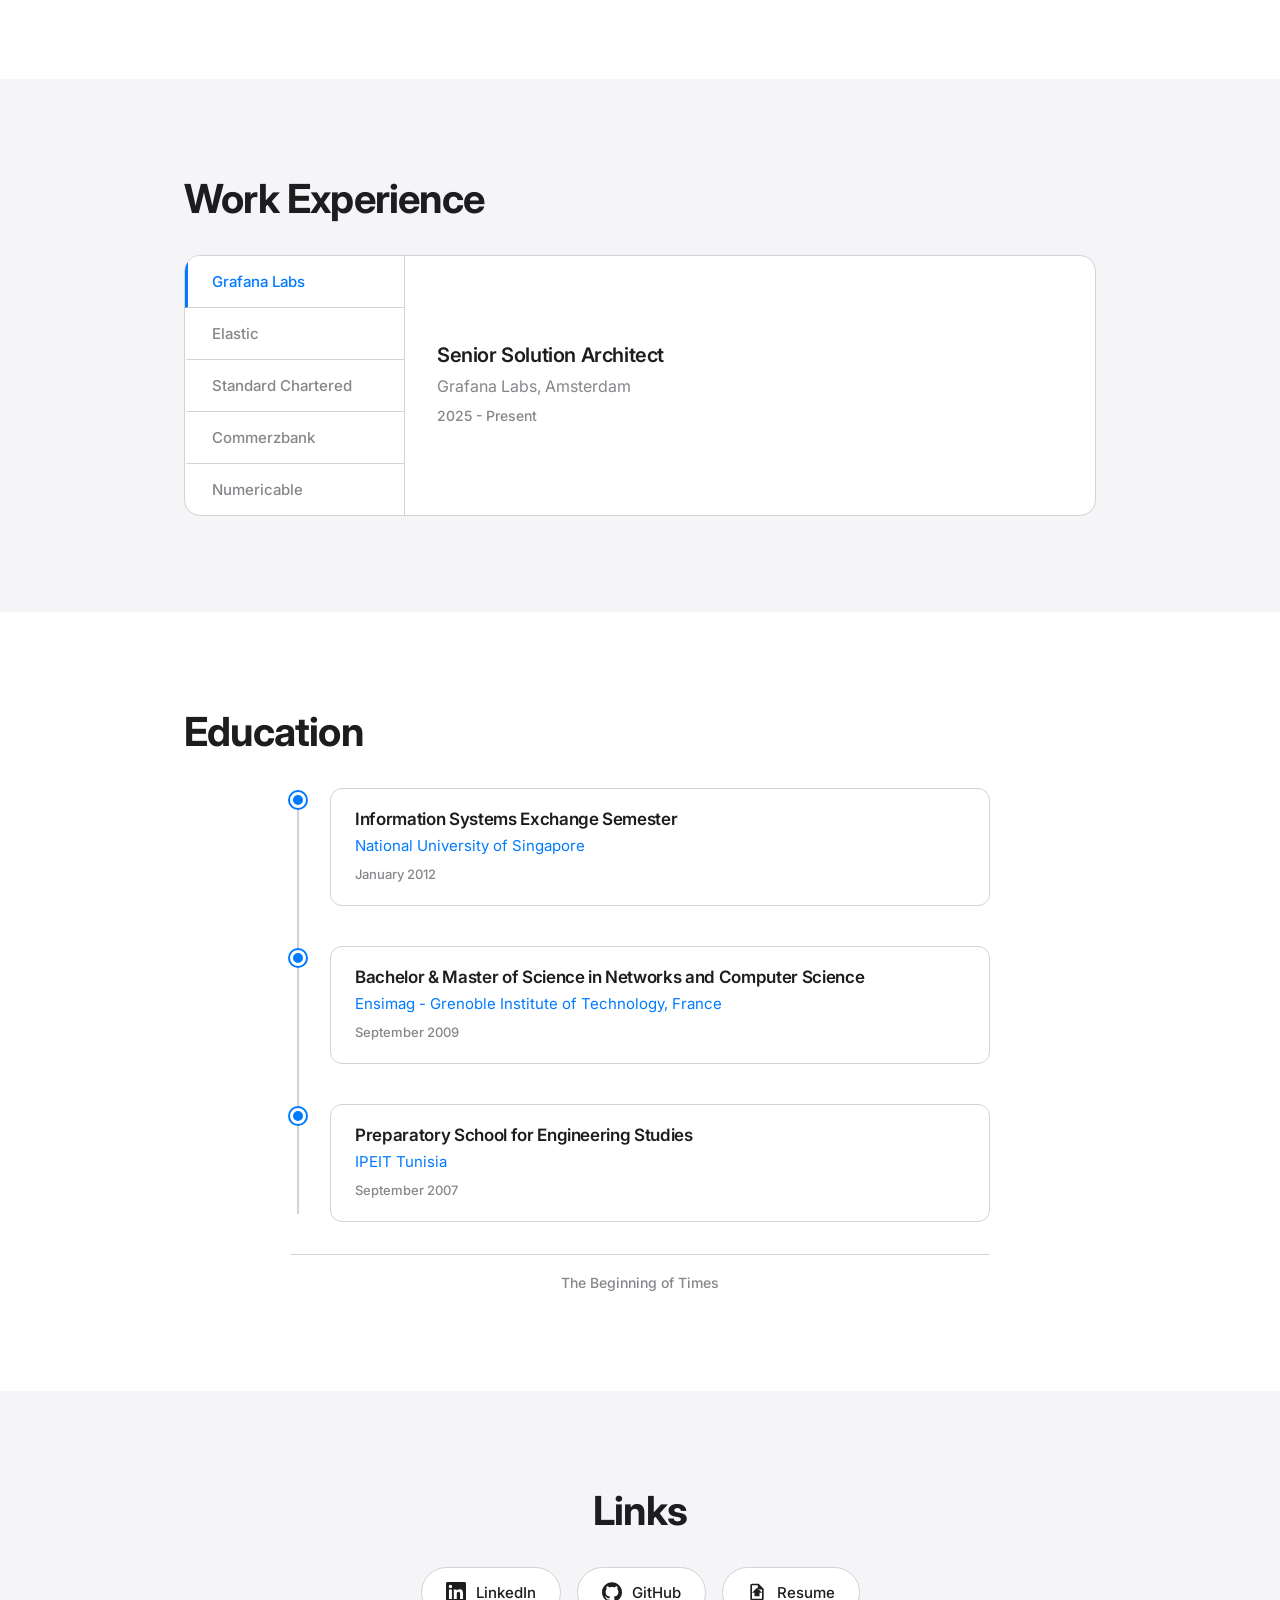
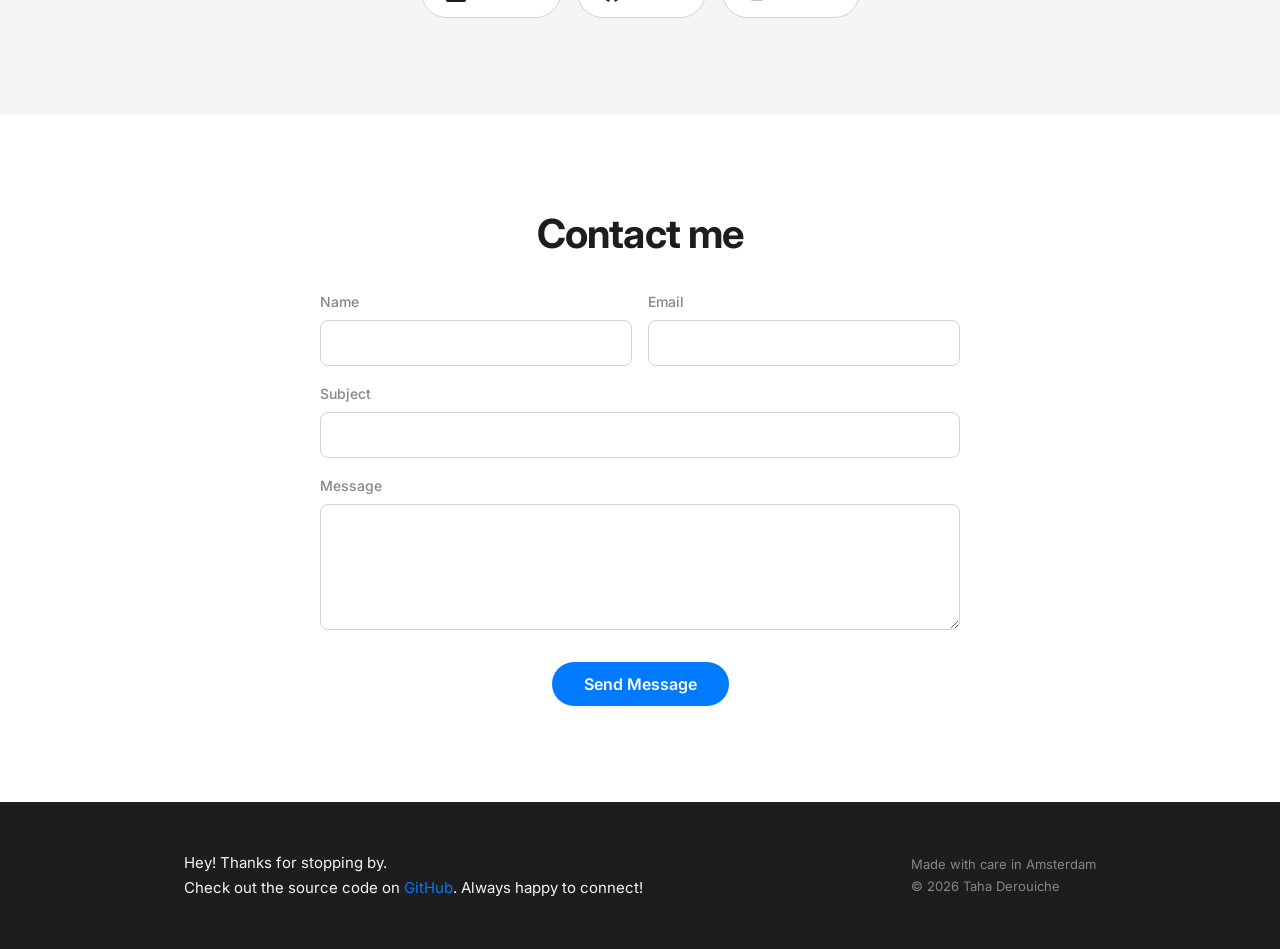
==== commit fab5924c: "Larger hero avatar (140px) with subtle gradient border and soft shadow" ====
--- a/index.html
+++ b/index.html
@@ -105,7 +105,7 @@
 	<header class="hero">
 		<picture>
 			<source srcset="img/profile.webp" type="image/webp">
-			<img class="hero__avatar" src="img/profile.png" alt="Taha Derouiche" width="96" height="96" loading="eager">
+			<img class="hero__avatar" src="img/profile.png" alt="Taha Derouiche" width="140" height="140" loading="eager">
 		</picture>
 		<h1 class="hero__name">Taha Derouiche</h1>
 		<h2 class="hero__title">Senior Solution Architect @ Grafana Labs</h2>
--- a/css/style.css
+++ b/css/style.css
@@ -278,12 +278,16 @@
 }
 
 .hero__avatar {
-  width: 96px;
-  height: 96px;
+  width: 140px;
+  height: 140px;
   border-radius: 50%;
   object-fit: cover;
-  margin-bottom: 1.5rem;
-  box-shadow: var(--shadow-lg);
+  margin-bottom: 2rem;
+  padding: 4px;
+  background: linear-gradient(135deg, #e0e0e0, #f5f5f7, #d2d2d7);
+  box-shadow:
+    0 4px 20px rgba(0,0,0,0.08),
+    0 8px 40px rgba(0,0,0,0.04);
 }
 
 .hero__name {
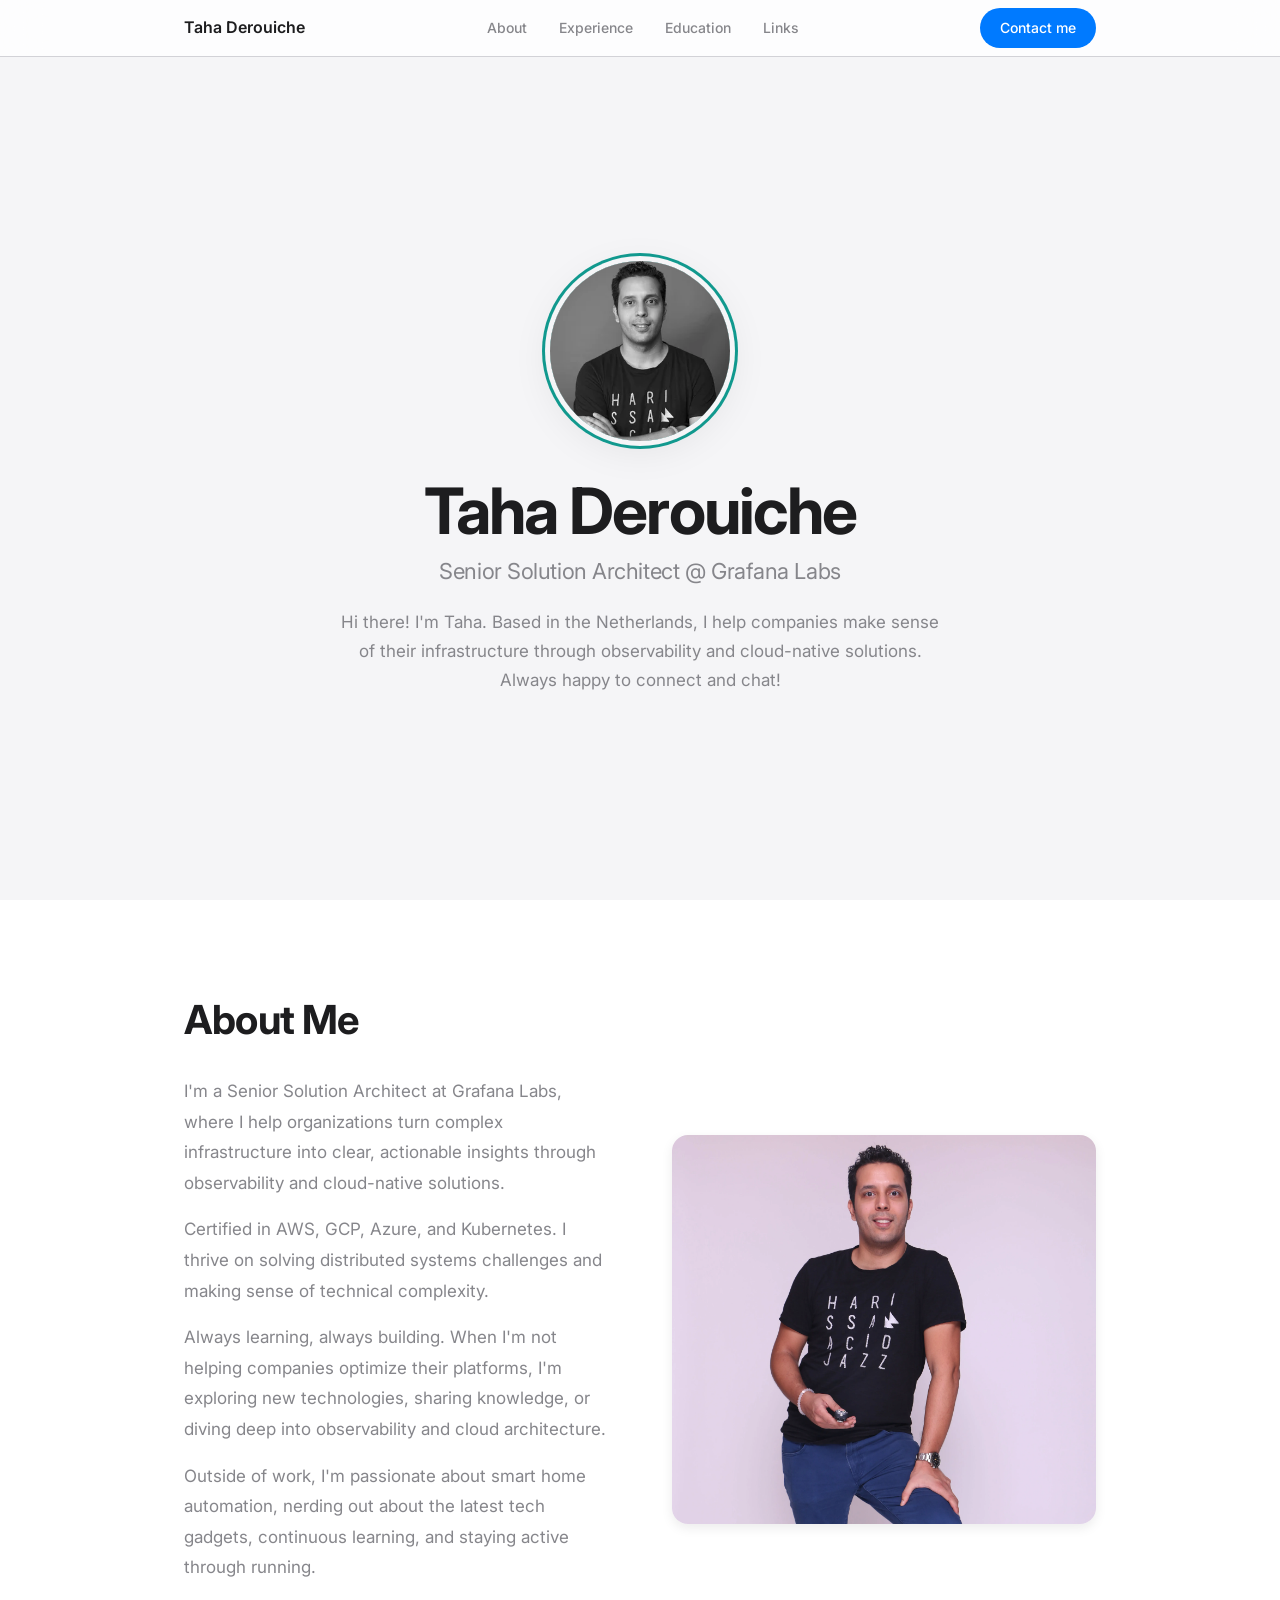
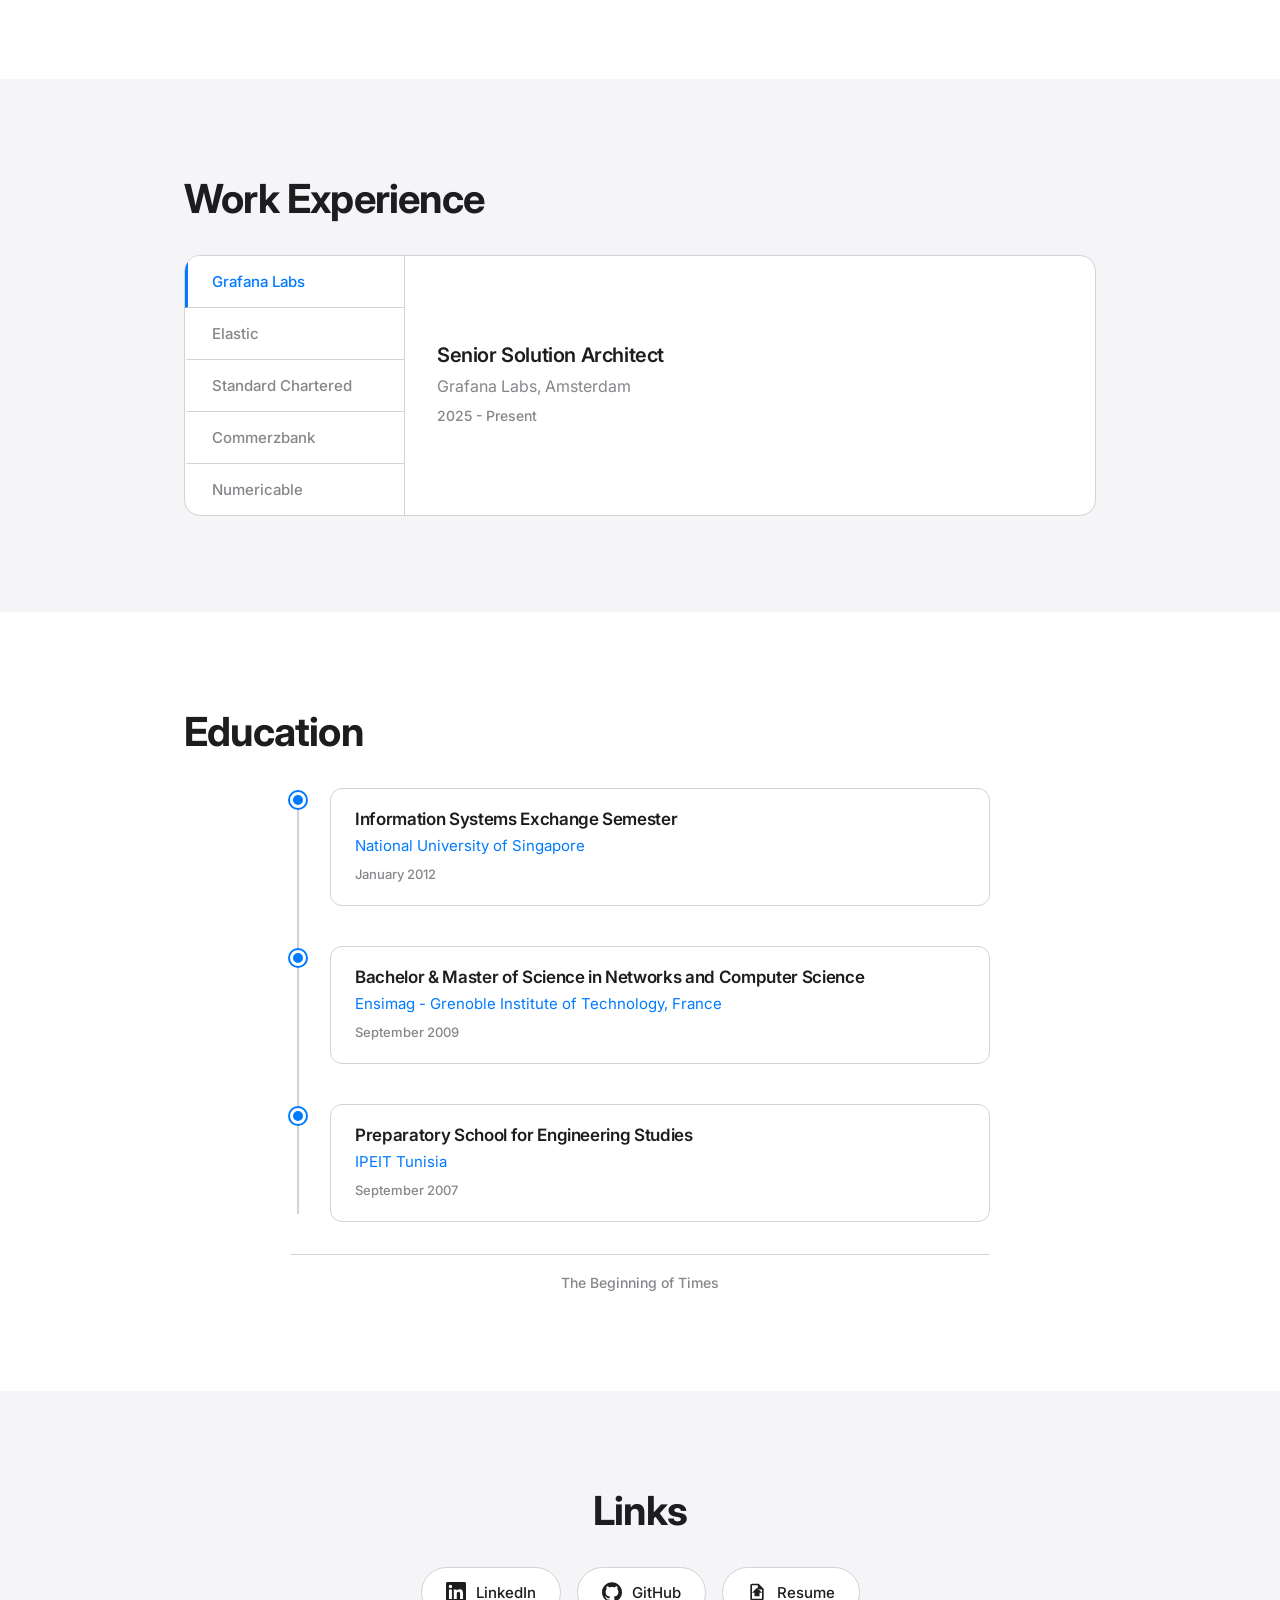
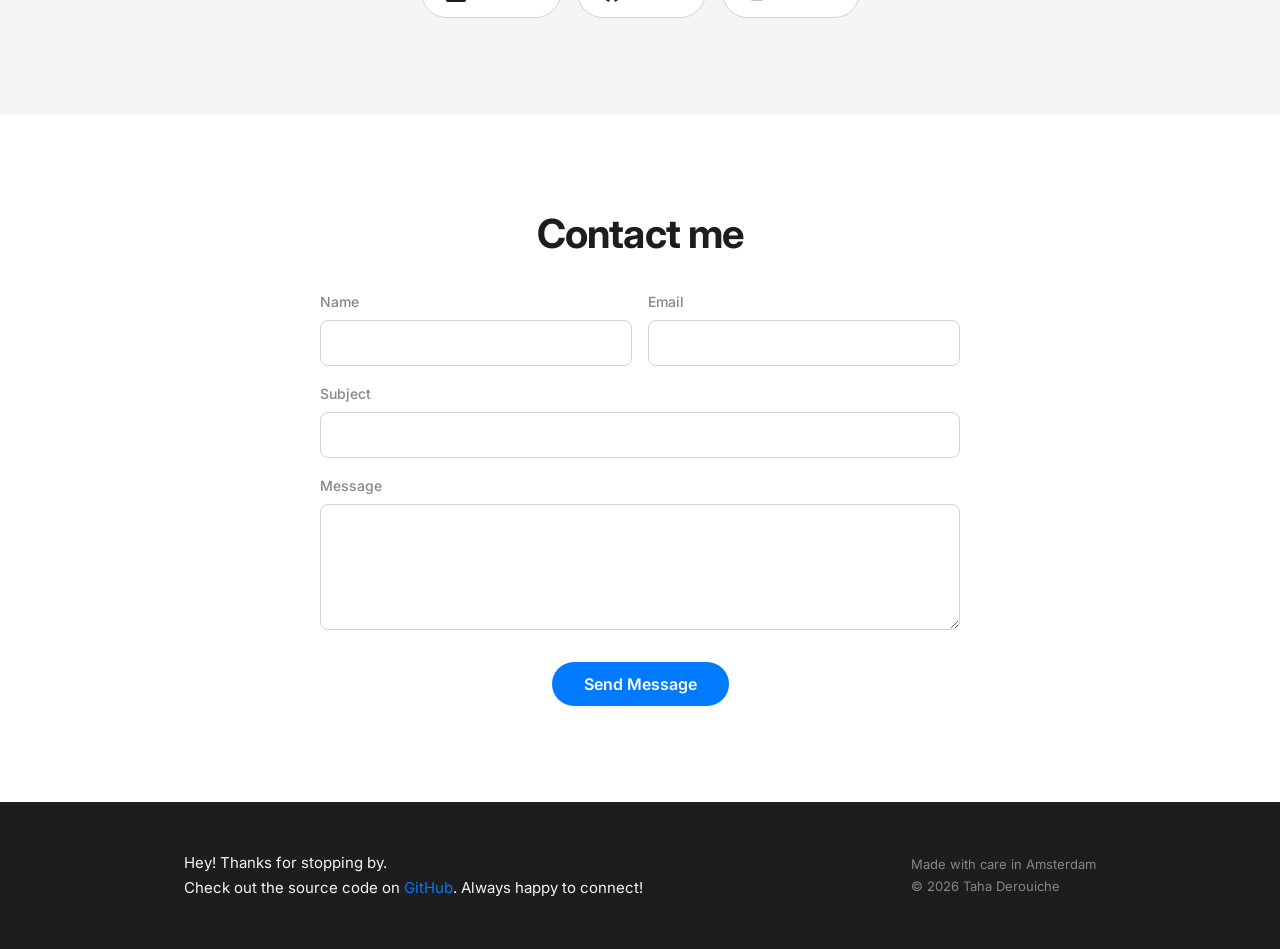
==== commit 196f1245: "Increase hero avatar to 180px" ====
--- a/index.html
+++ b/index.html
@@ -105,7 +105,7 @@
 	<header class="hero">
 		<picture>
 			<source srcset="img/profile.webp" type="image/webp">
-			<img class="hero__avatar" src="img/profile.png" alt="Taha Derouiche" width="140" height="140" loading="eager">
+			<img class="hero__avatar" src="img/profile.png" alt="Taha Derouiche" width="180" height="180" loading="eager">
 		</picture>
 		<h1 class="hero__name">Taha Derouiche</h1>
 		<h2 class="hero__title">Senior Solution Architect @ Grafana Labs</h2>
--- a/css/style.css
+++ b/css/style.css
@@ -278,16 +278,15 @@
 }
 
 .hero__avatar {
-  width: 140px;
-  height: 140px;
+  width: 180px;
+  height: 180px;
   border-radius: 50%;
   object-fit: cover;
   margin-bottom: 2rem;
-  padding: 4px;
-  background: linear-gradient(135deg, #e0e0e0, #f5f5f7, #d2d2d7);
   box-shadow:
-    0 4px 20px rgba(0,0,0,0.08),
-    0 8px 40px rgba(0,0,0,0.04);
+    0 0 0 5px var(--color-hero-bg),
+    0 0 0 8px #11998e,
+    0 8px 40px rgba(0,0,0,0.08);
 }
 
 .hero__name {
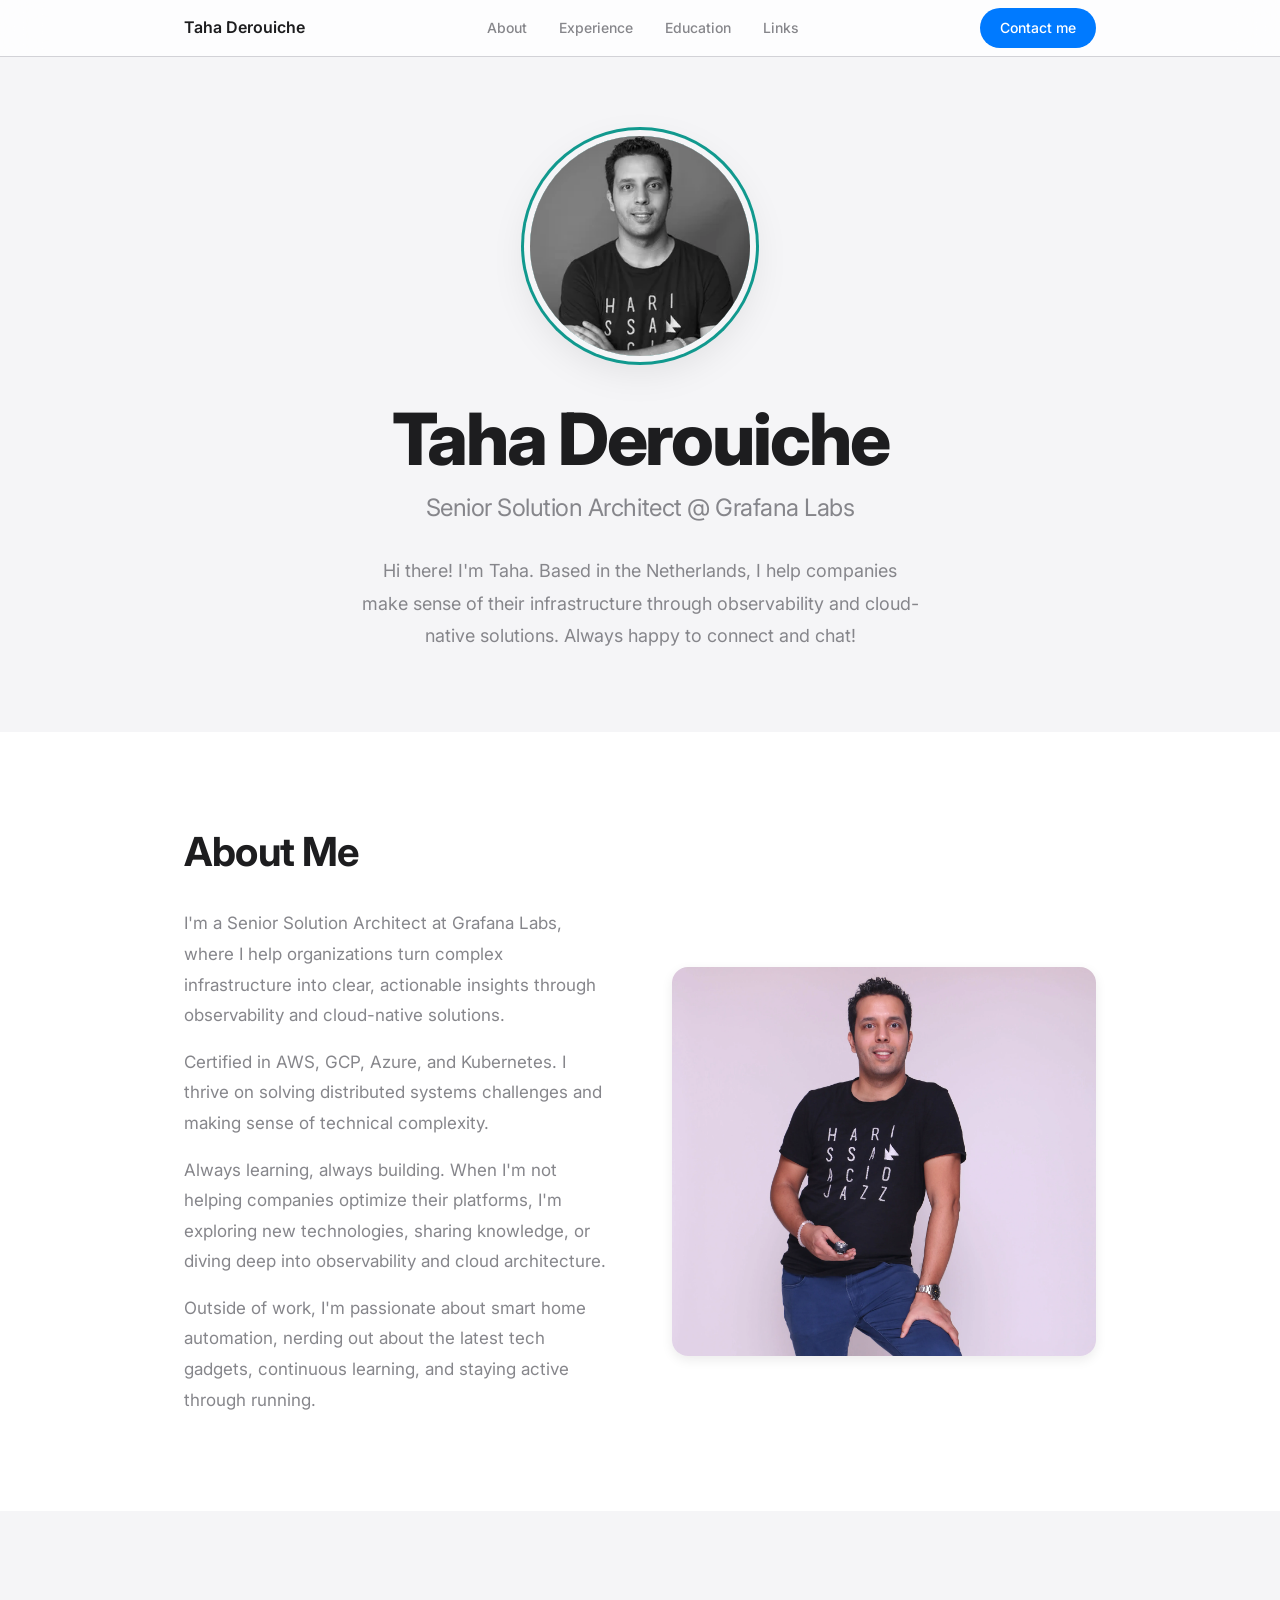
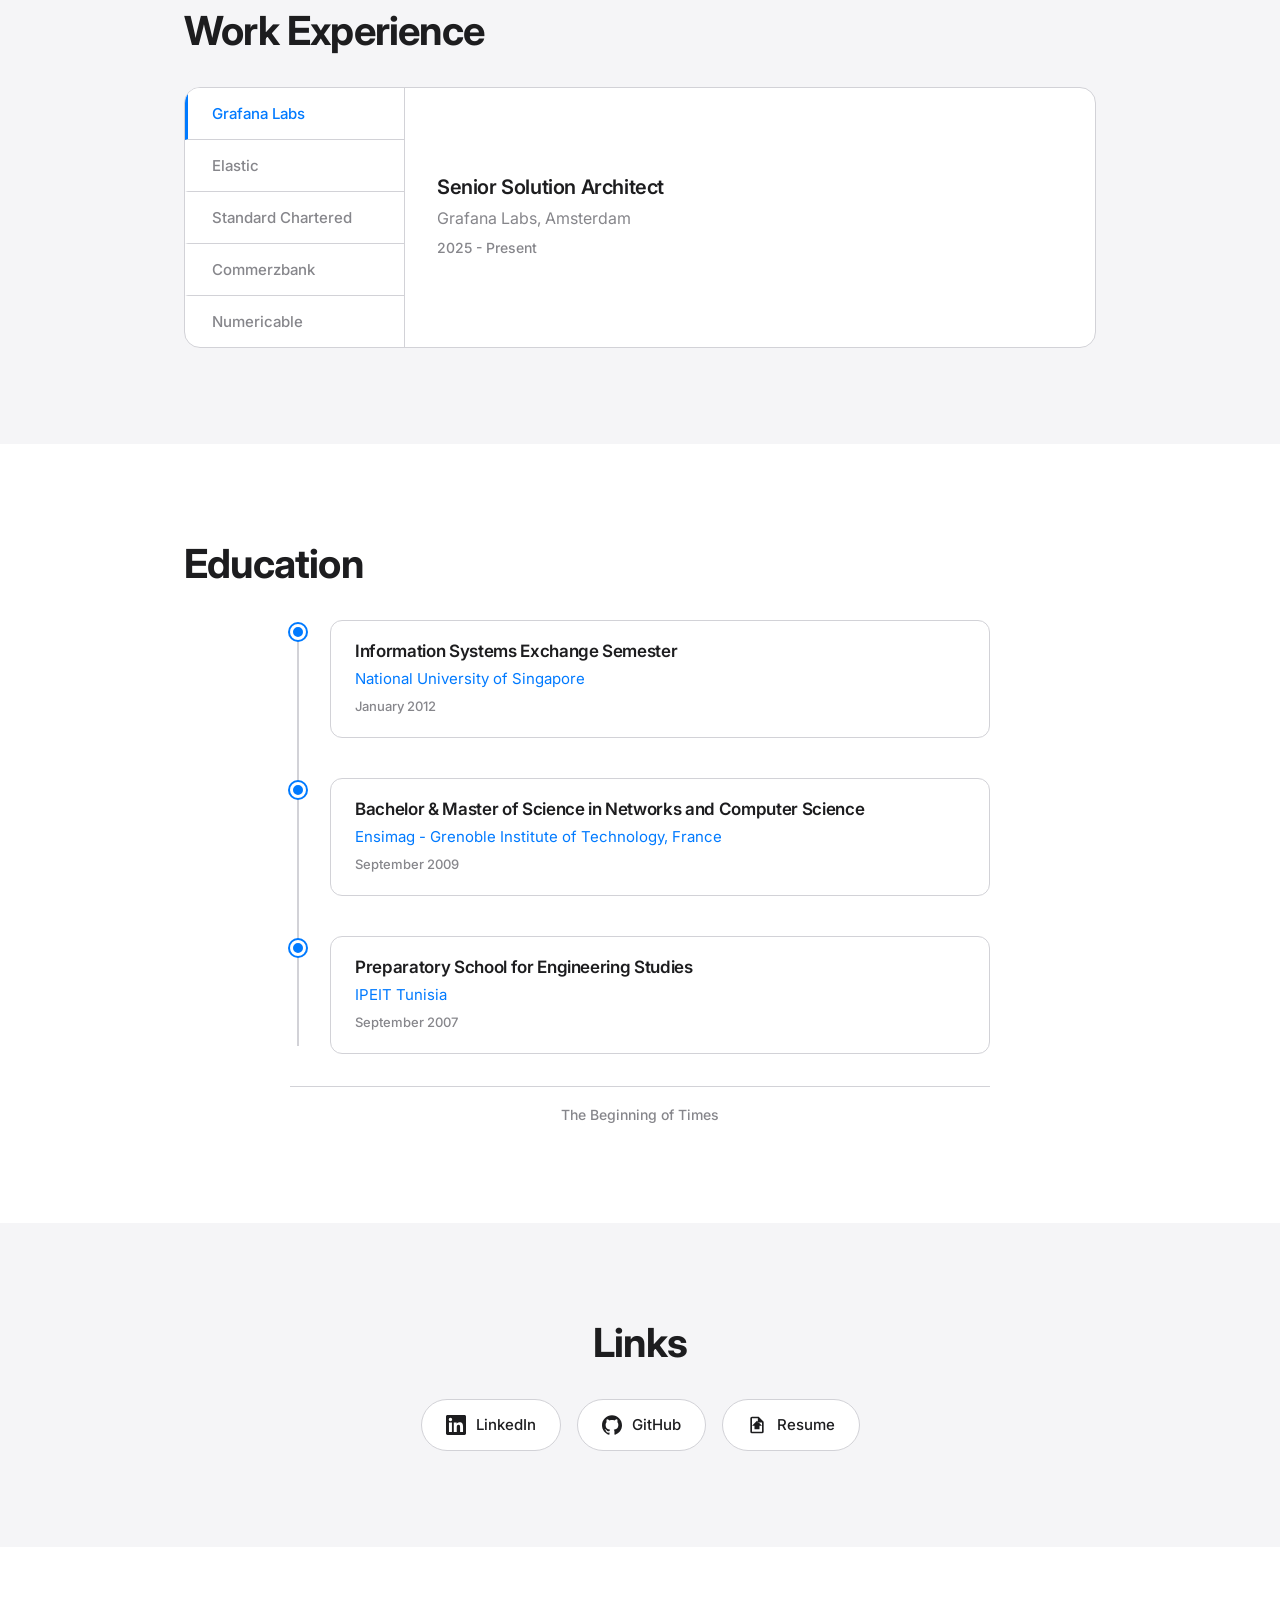
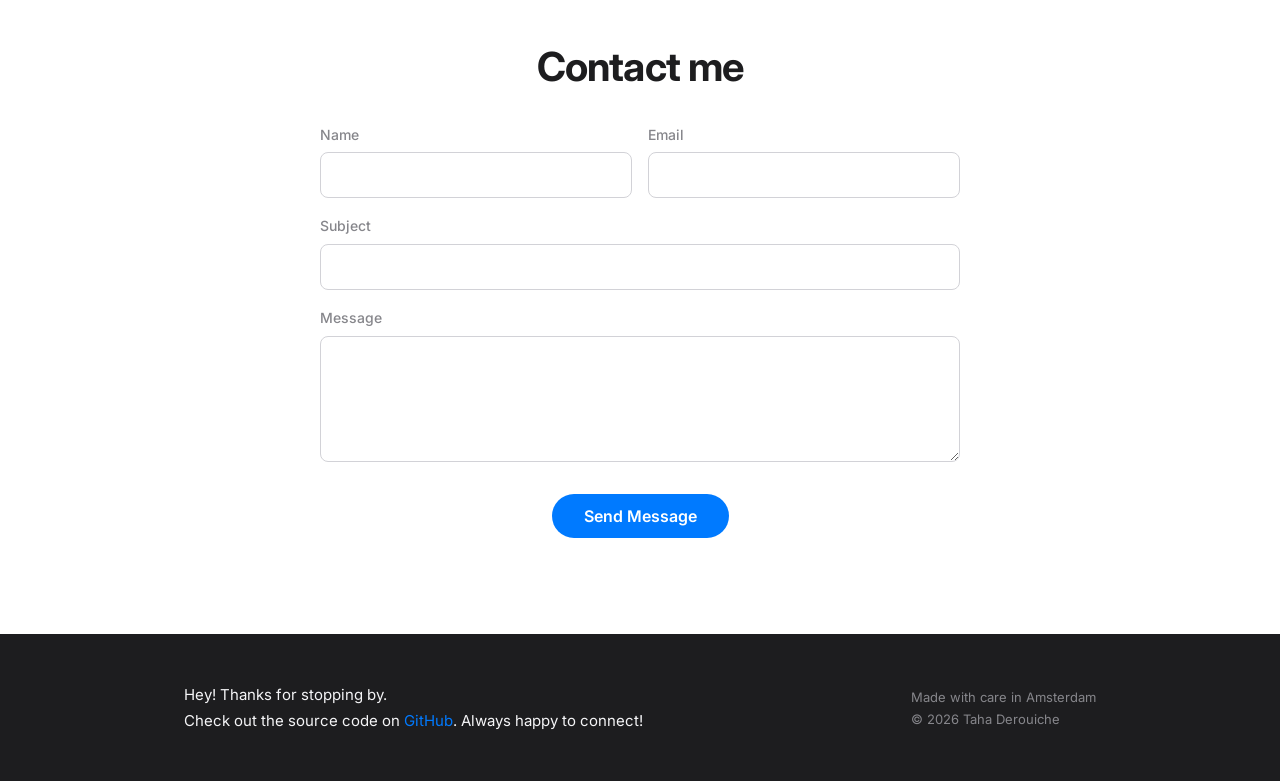
==== commit c47381ce: "Redesign hero: 220px avatar, bolder name, better spacing and proportions Removed 100vh forcing, adde" ====
--- a/index.html
+++ b/index.html
@@ -105,7 +105,7 @@
 	<header class="hero">
 		<picture>
 			<source srcset="img/profile.webp" type="image/webp">
-			<img class="hero__avatar" src="img/profile.png" alt="Taha Derouiche" width="180" height="180" loading="eager">
+			<img class="hero__avatar" src="img/profile.png" alt="Taha Derouiche" width="220" height="220" loading="eager">
 		</picture>
 		<h1 class="hero__name">Taha Derouiche</h1>
 		<h2 class="hero__title">Senior Solution Architect @ Grafana Labs</h2>
--- a/css/style.css
+++ b/css/style.css
@@ -272,42 +272,41 @@
   align-items: center;
   justify-content: center;
   text-align: center;
-  min-height: 100vh;
-  padding: calc(56px + 3rem) var(--container-padding) 3rem;
+  padding: calc(56px + 5rem) var(--container-padding) 5rem;
   background: var(--color-hero-bg);
 }
 
 .hero__avatar {
-  width: 180px;
-  height: 180px;
+  width: 220px;
+  height: 220px;
   border-radius: 50%;
   object-fit: cover;
+  margin-bottom: 2.5rem;
+  box-shadow:
+    0 0 0 6px var(--color-hero-bg),
+    0 0 0 9px #11998e,
+    0 12px 40px rgba(0,0,0,0.1);
+}
+
+.hero__name {
+  font-size: clamp(2.5rem, 7vw, 4.5rem);
+  font-weight: 800;
+  letter-spacing: -0.03em;
+  margin-bottom: 0.75rem;
+}
+
+.hero__title {
+  font-size: clamp(1.0625rem, 2.5vw, 1.5rem);
+  font-weight: 400;
+  color: var(--color-text-secondary);
   margin-bottom: 2rem;
-  box-shadow:
-    0 0 0 5px var(--color-hero-bg),
-    0 0 0 8px #11998e,
-    0 8px 40px rgba(0,0,0,0.08);
-}
-
-.hero__name {
-  font-size: clamp(2.25rem, 6vw, 4rem);
-  font-weight: 700;
-  letter-spacing: -0.03em;
-  margin-bottom: 0.5rem;
-}
-
-.hero__title {
-  font-size: clamp(1rem, 2.5vw, 1.375rem);
-  font-weight: 400;
-  color: var(--color-text-secondary);
-  margin-bottom: 1.5rem;
 }
 
 .hero__intro {
-  max-width: 600px;
-  font-size: 1.0625rem;
-  color: var(--color-text-secondary);
-  line-height: 1.7;
+  max-width: 560px;
+  font-size: 1.125rem;
+  color: var(--color-text-secondary);
+  line-height: 1.8;
 }
 
 /* ---------- About ---------- */
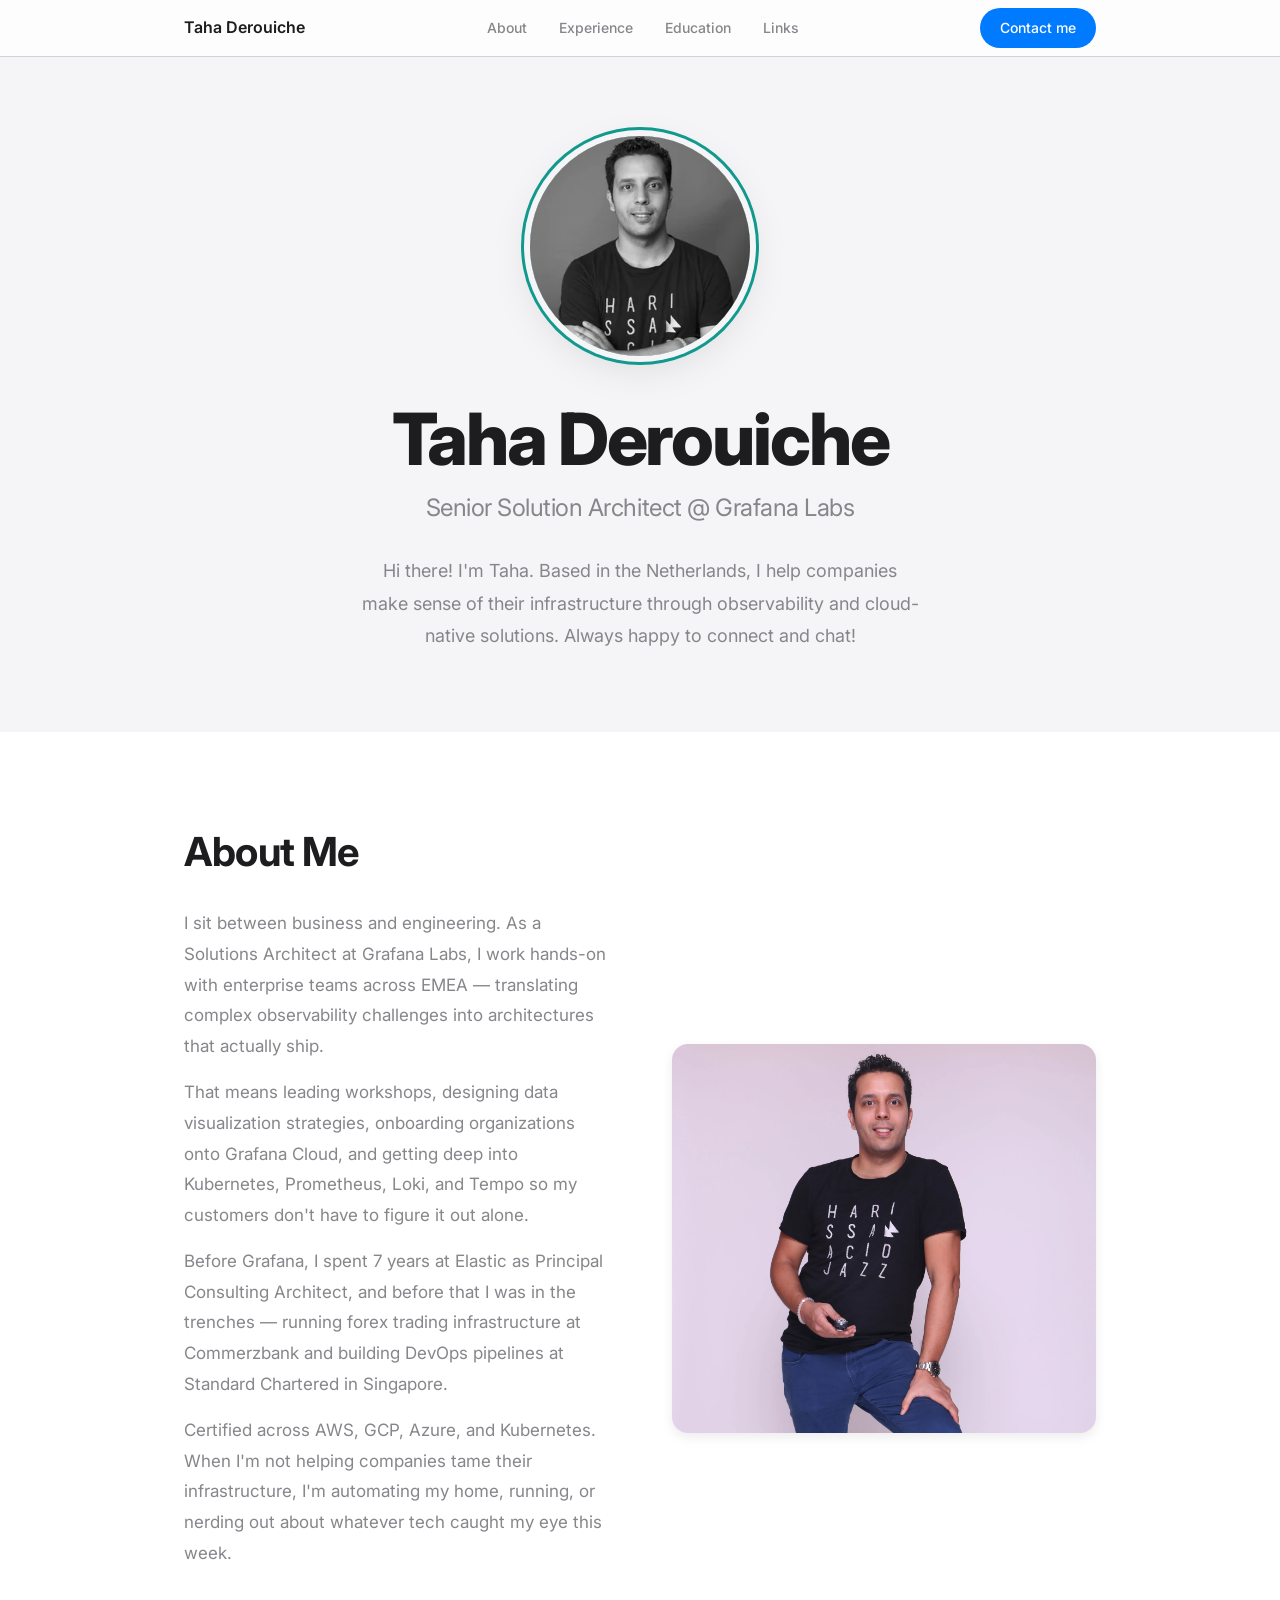
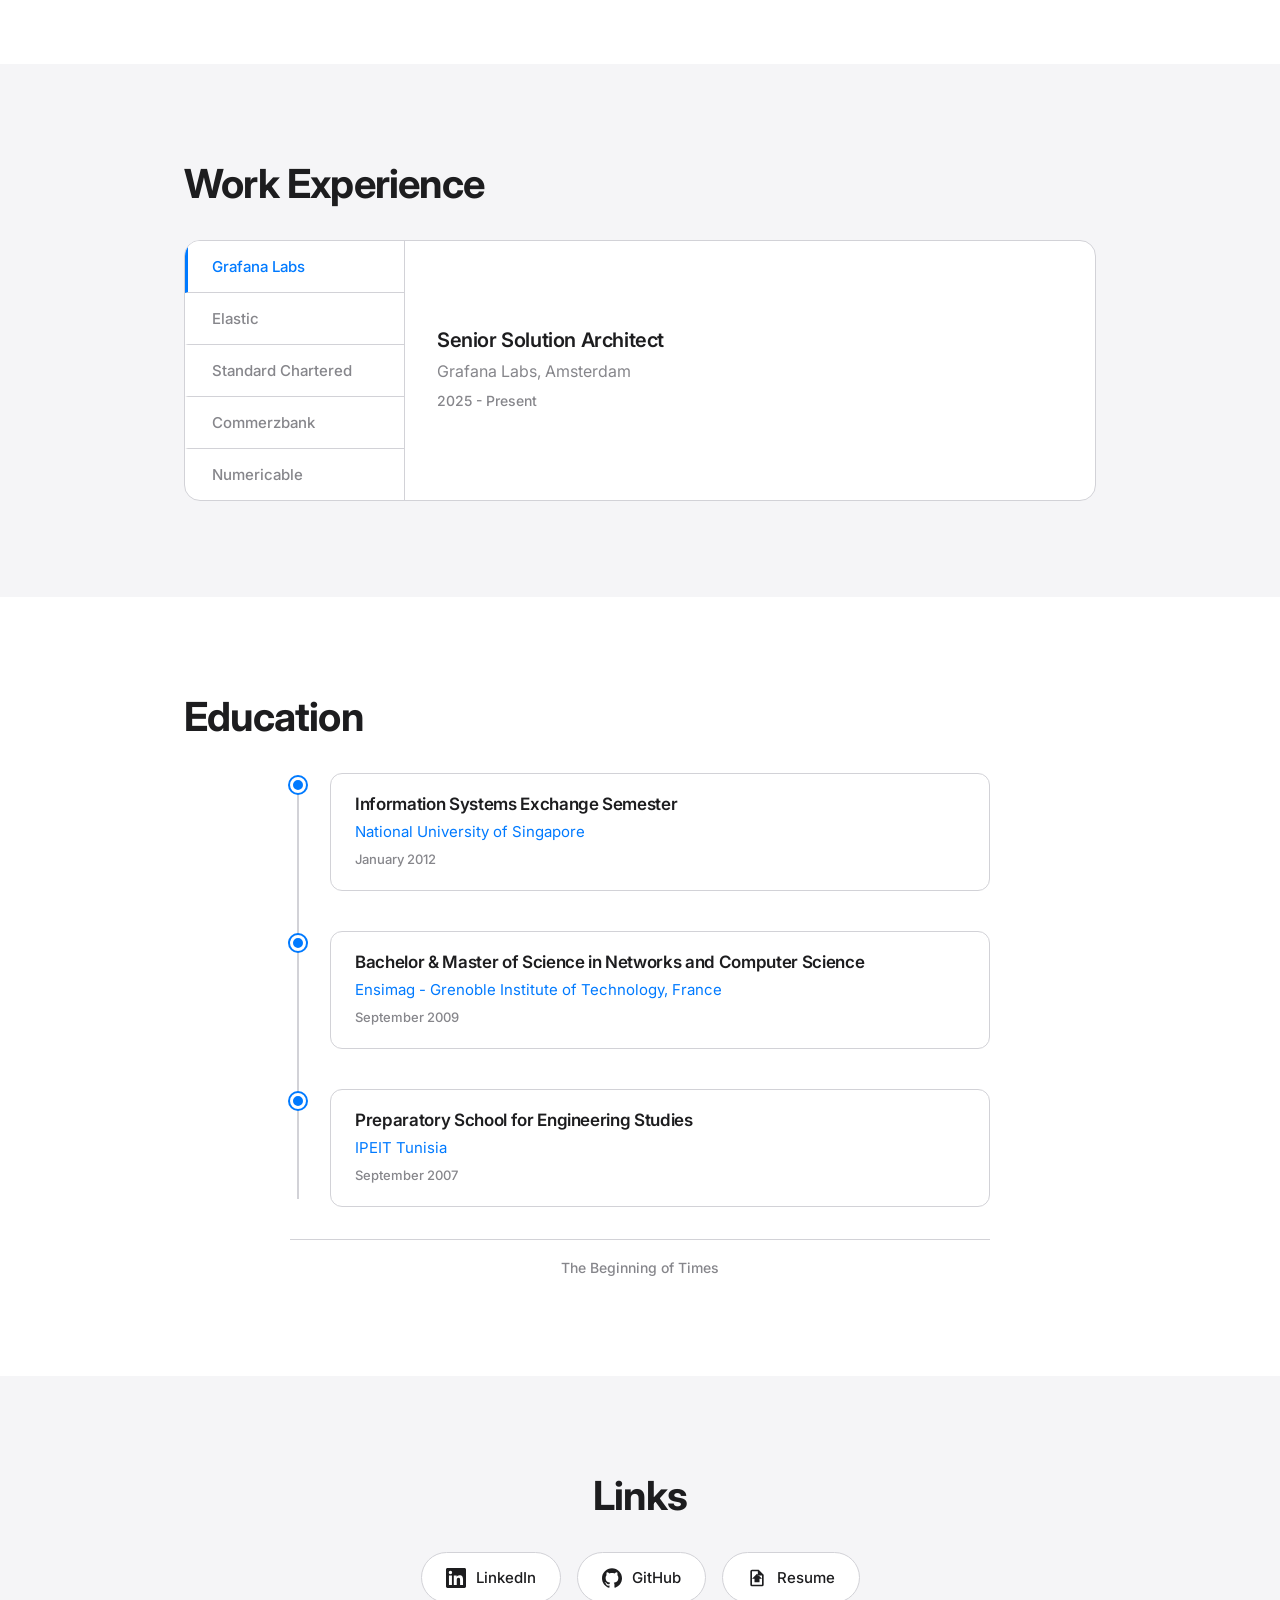
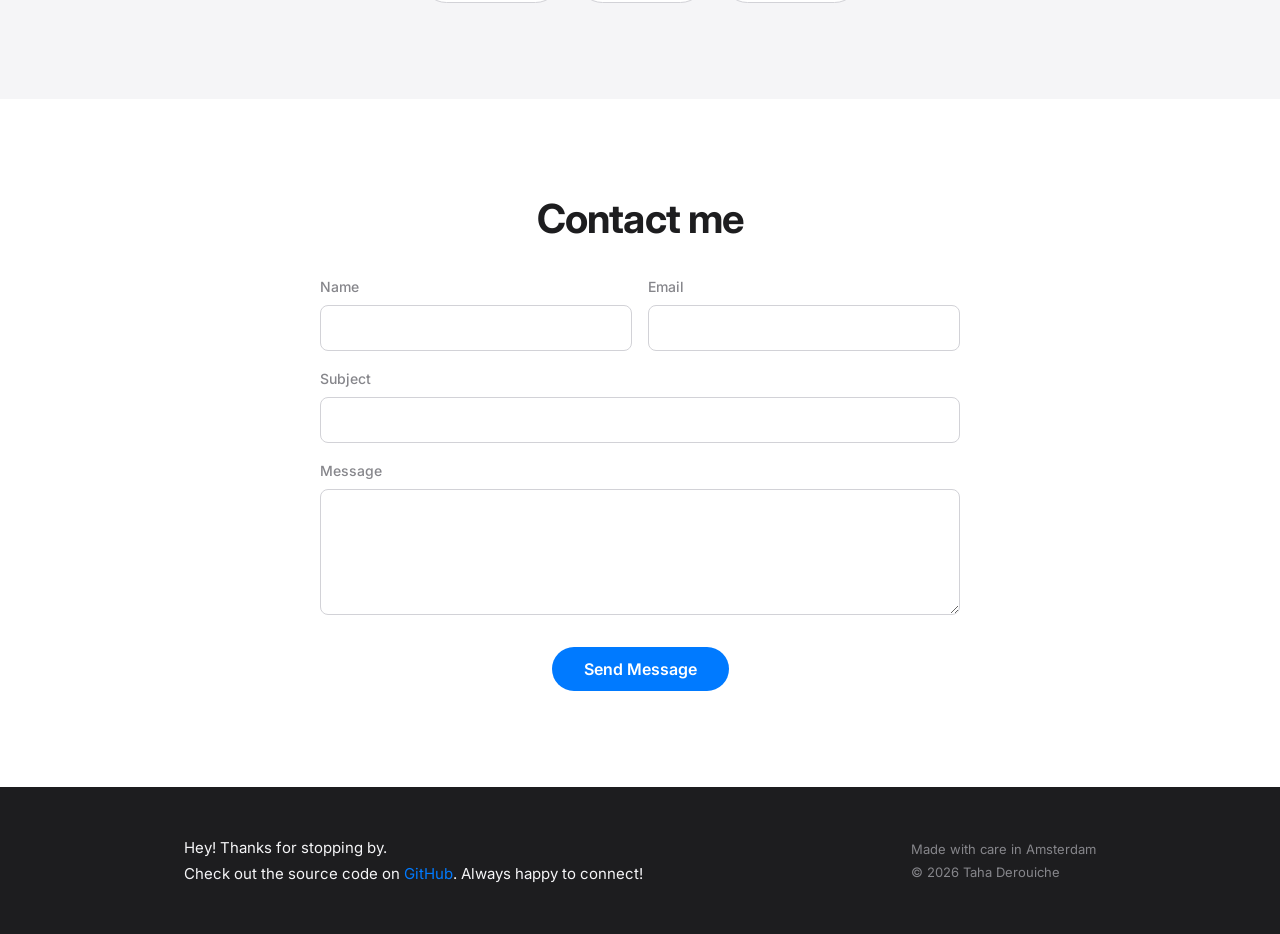
==== commit ab90f936: "Rewrite About Me section — punchier, specific, story-driven Replaced generic text with concrete deta" ====
--- a/index.html
+++ b/index.html
@@ -118,10 +118,10 @@
 			<h2 class="section-title fade-up">About Me</h2>
 			<div class="about__grid">
 				<div class="about__text fade-up">
-					<p>I'm a Senior Solution Architect at Grafana Labs, where I help organizations turn complex infrastructure into clear, actionable insights through observability and cloud-native solutions.</p>
-					<p>Certified in AWS, GCP, Azure, and Kubernetes. I thrive on solving distributed systems challenges and making sense of technical complexity.</p>
-					<p>Always learning, always building. When I'm not helping companies optimize their platforms, I'm exploring new technologies, sharing knowledge, or diving deep into observability and cloud architecture.</p>
-					<p>Outside of work, I'm passionate about smart home automation, nerding out about the latest tech gadgets, continuous learning, and staying active through running.</p>
+					<p>I sit between business and engineering. As a Solutions Architect at Grafana Labs, I work hands-on with enterprise teams across EMEA — translating complex observability challenges into architectures that actually ship.</p>
+					<p>That means leading workshops, designing data visualization strategies, onboarding organizations onto Grafana Cloud, and getting deep into Kubernetes, Prometheus, Loki, and Tempo so my customers don't have to figure it out alone.</p>
+					<p>Before Grafana, I spent 7 years at Elastic as Principal Consulting Architect, and before that I was in the trenches — running forex trading infrastructure at Commerzbank and building DevOps pipelines at Standard Chartered in Singapore.</p>
+					<p>Certified across AWS, GCP, Azure, and Kubernetes. When I'm not helping companies tame their infrastructure, I'm automating my home, running, or nerding out about whatever tech caught my eye this week.</p>
 				</div>
 				<div class="about__image fade-up">
 					<picture>
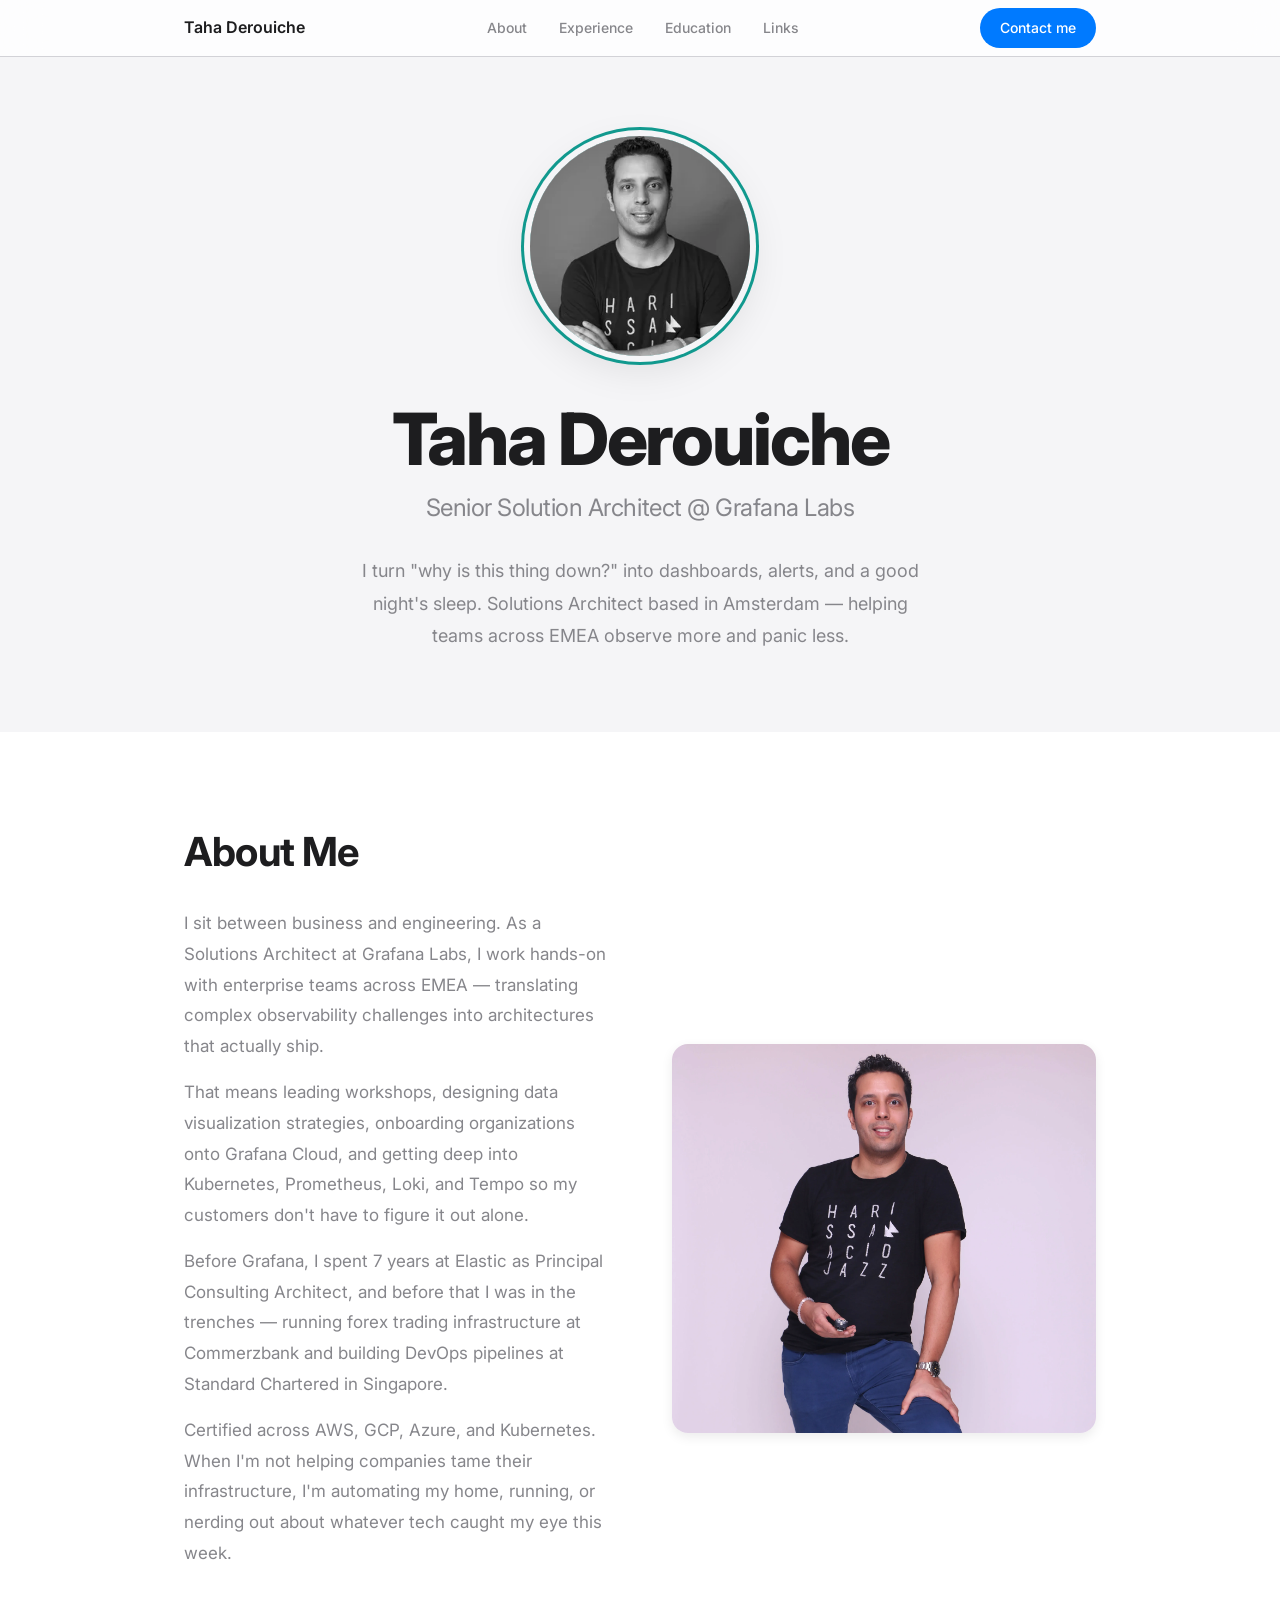
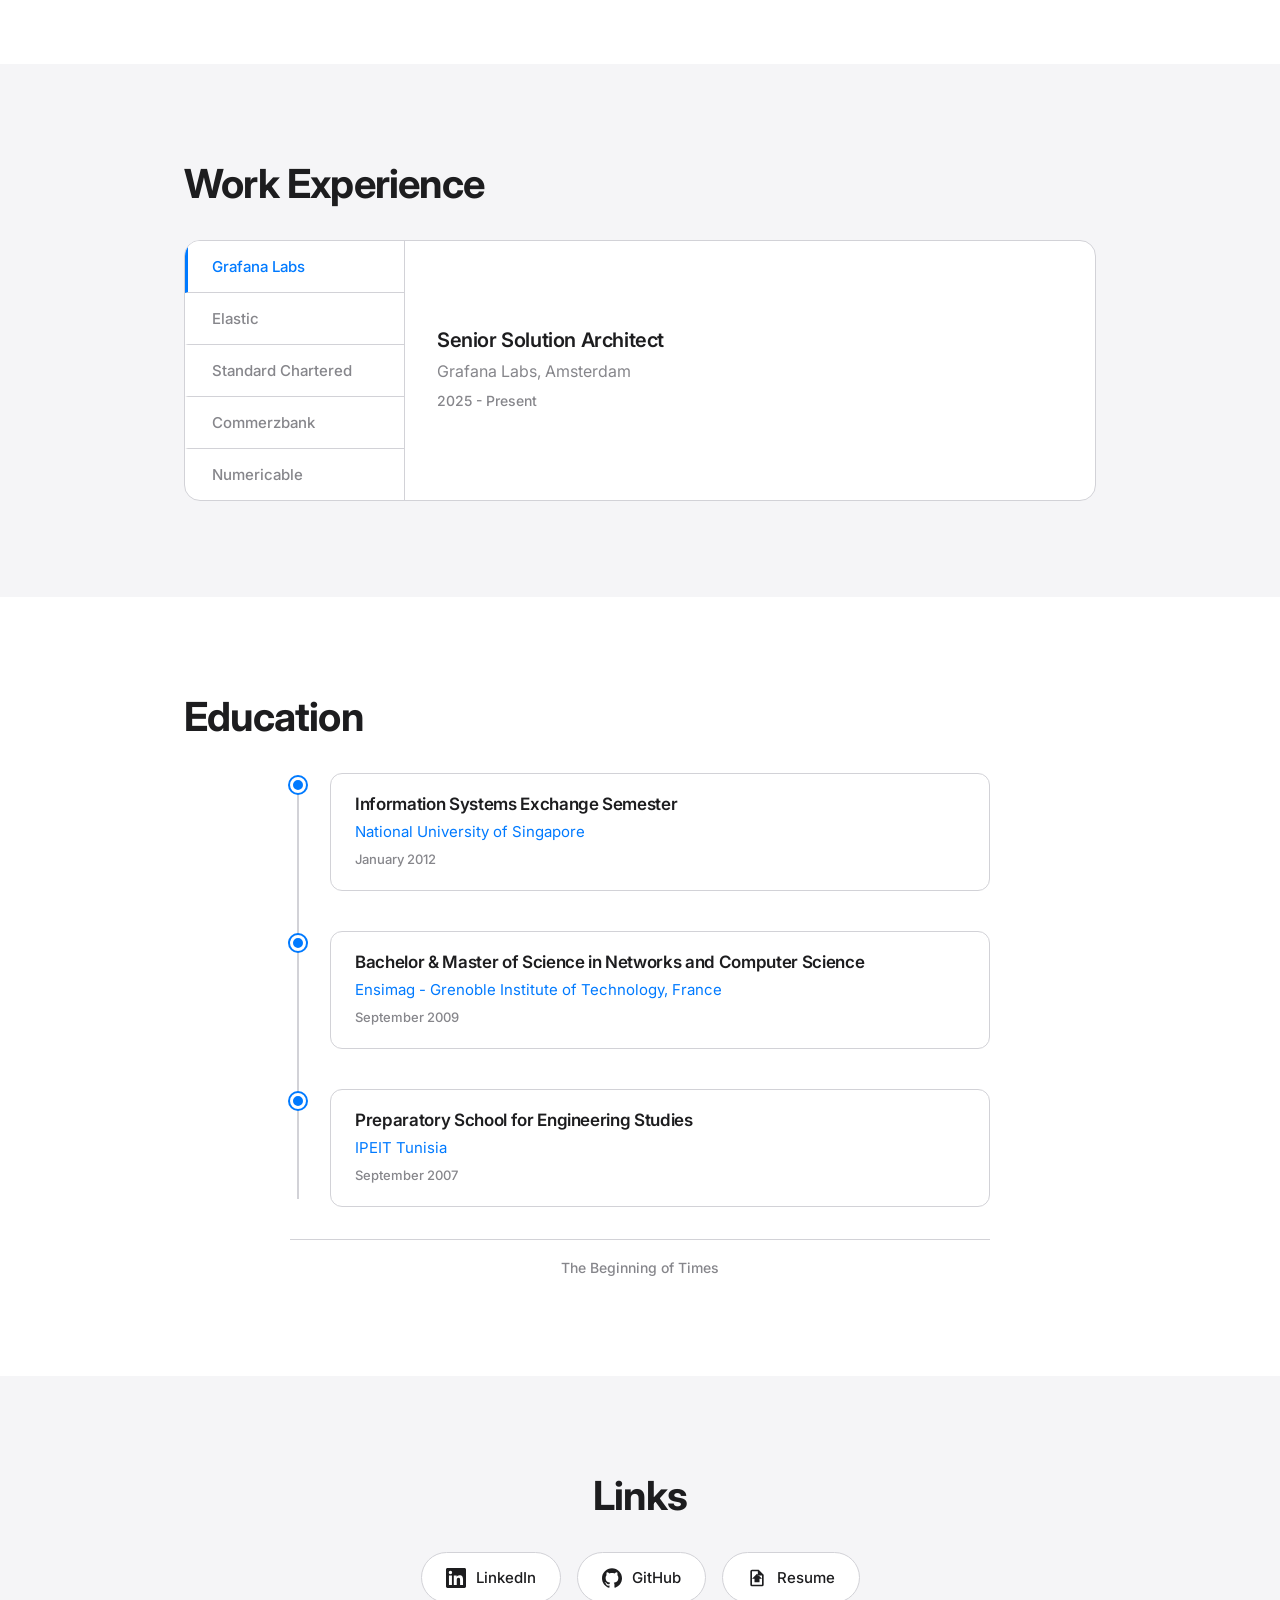
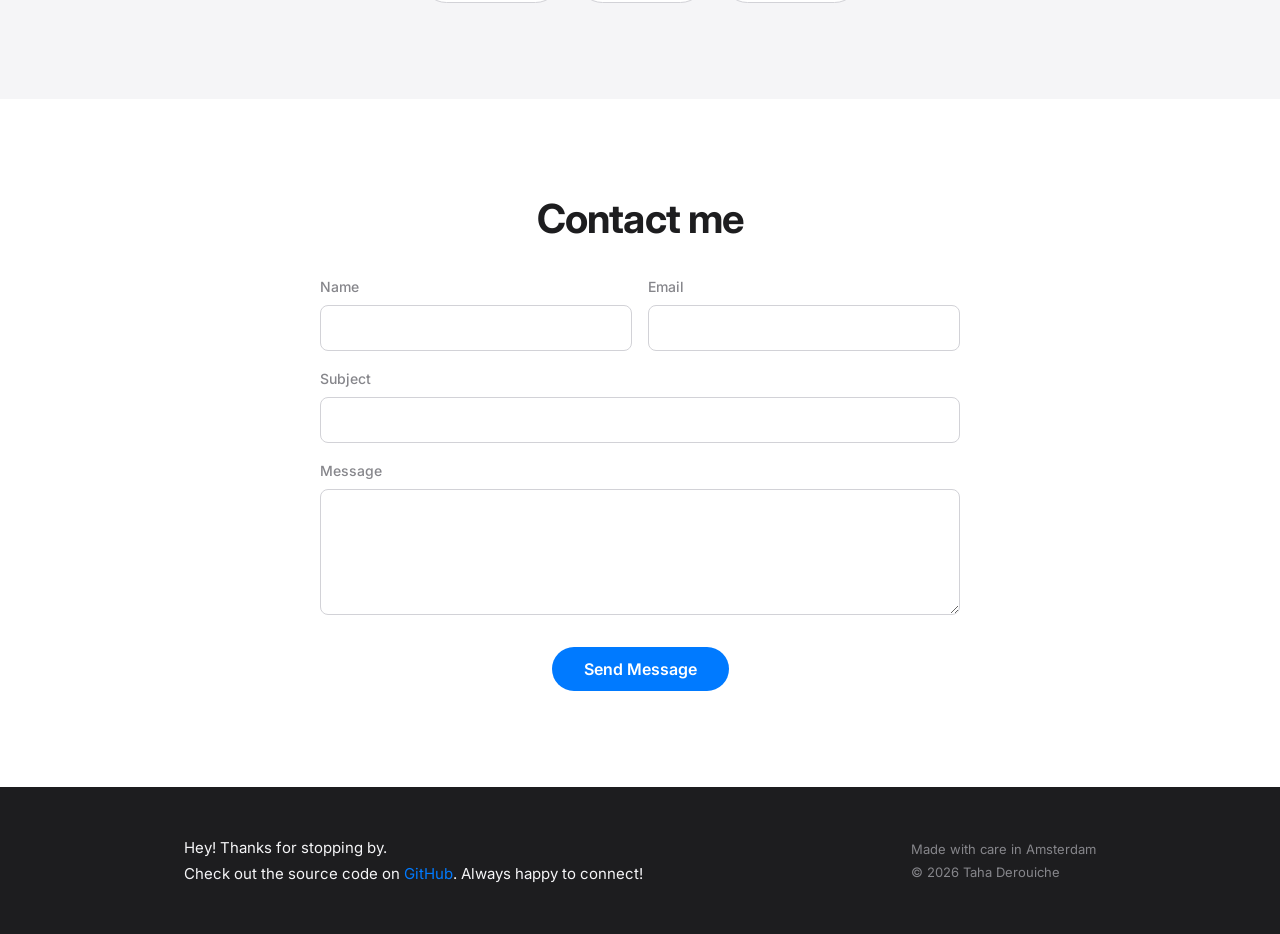
==== commit 9c07ccae: "Rewrite hero intro — wittier, more personality" ====
--- a/index.html
+++ b/index.html
@@ -109,7 +109,7 @@
 		</picture>
 		<h1 class="hero__name">Taha Derouiche</h1>
 		<h2 class="hero__title">Senior Solution Architect @ Grafana Labs</h2>
-		<p class="hero__intro">Hi there! I'm Taha. Based in the Netherlands, I help companies make sense of their infrastructure through observability and cloud-native solutions. Always happy to connect and chat!</p>
+		<p class="hero__intro">I turn "why is this thing down?" into dashboards, alerts, and a good night's sleep. Solutions Architect based in Amsterdam — helping teams across EMEA observe more and panic less.</p>
 	</header>
 
 	<!-- About -->
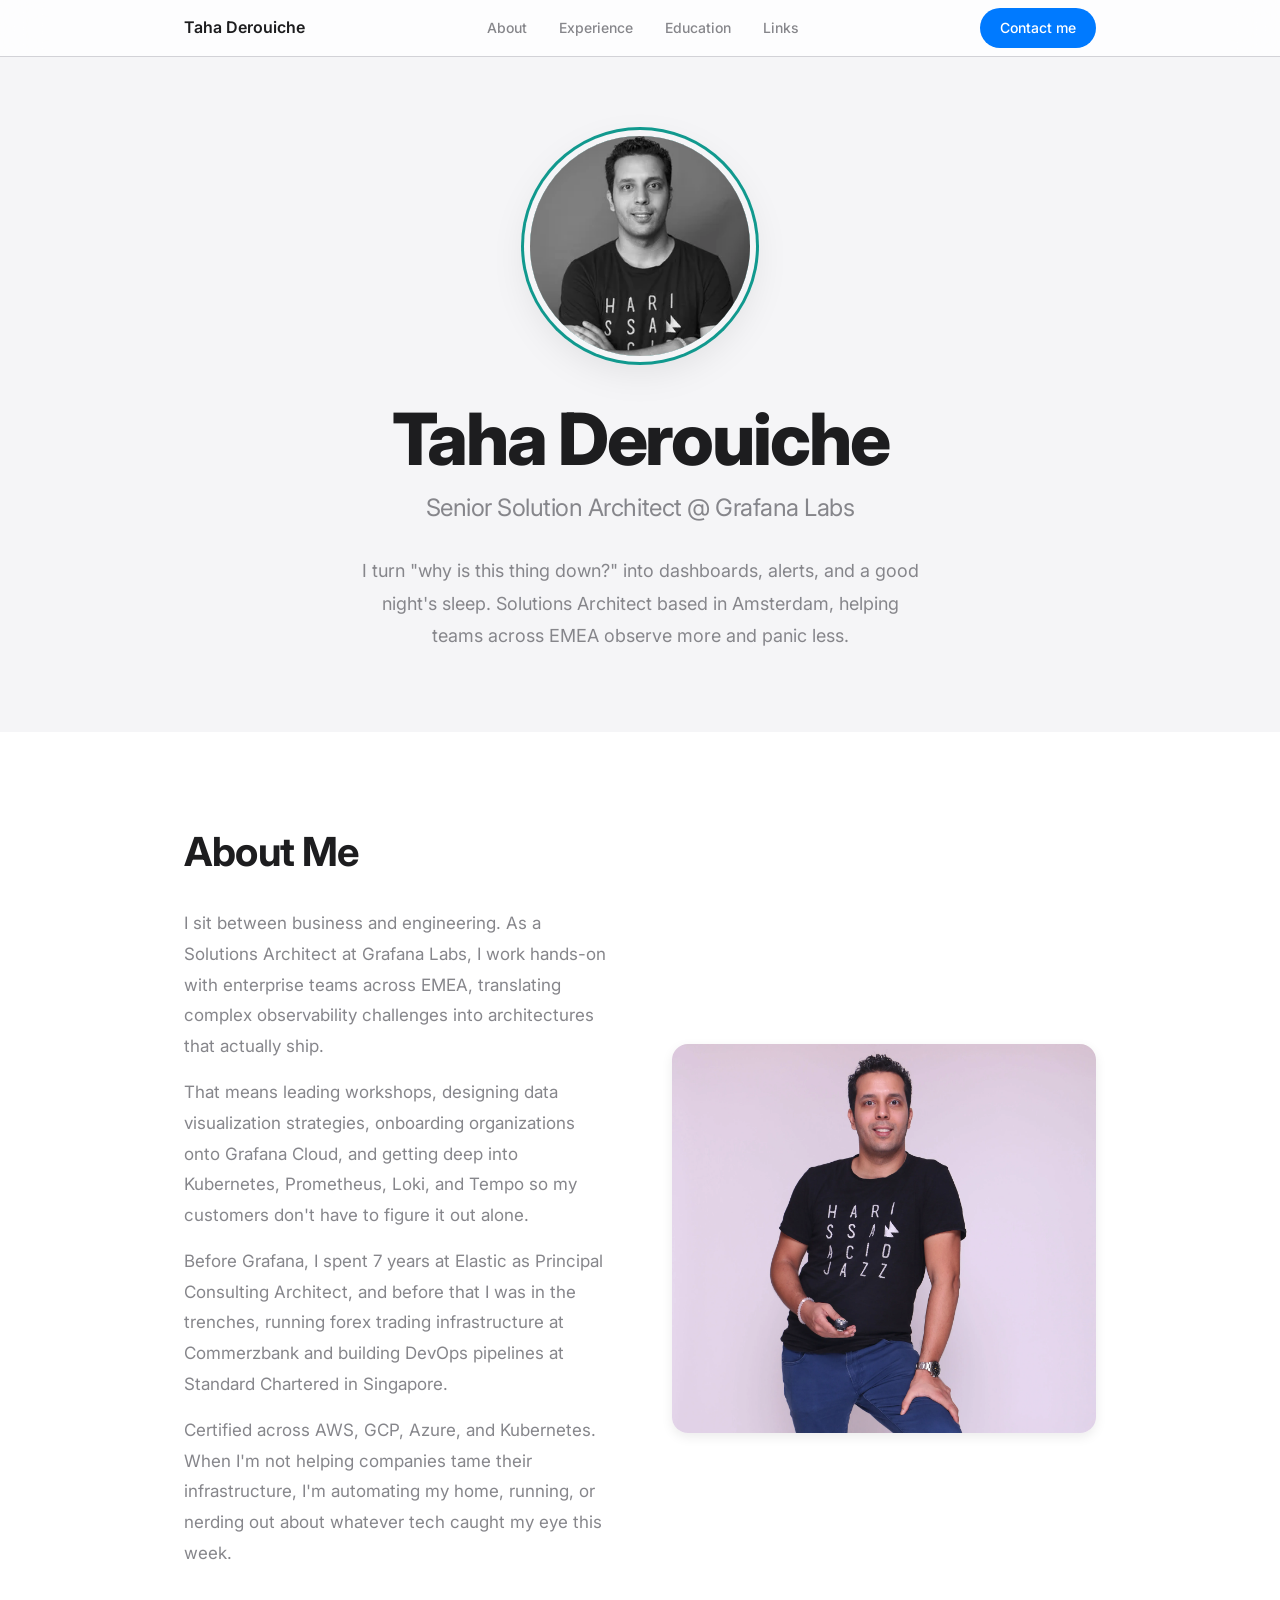
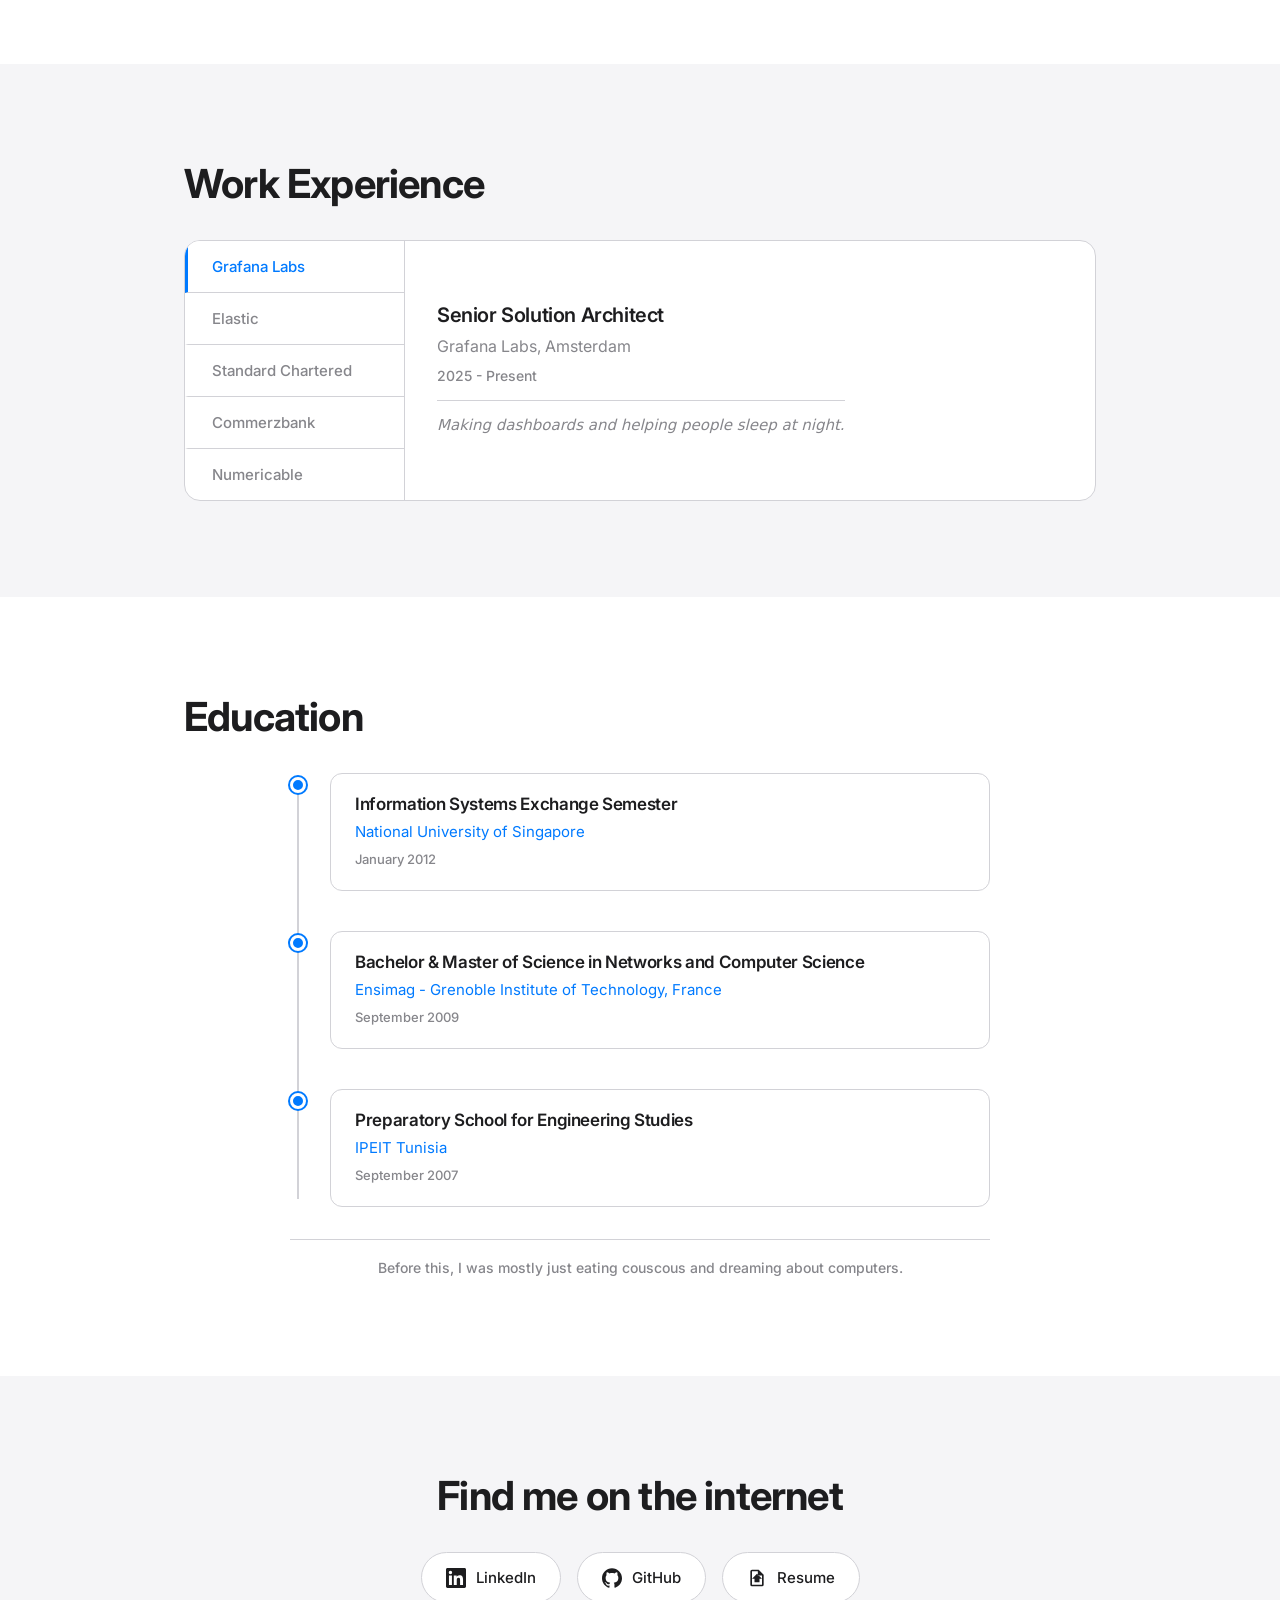
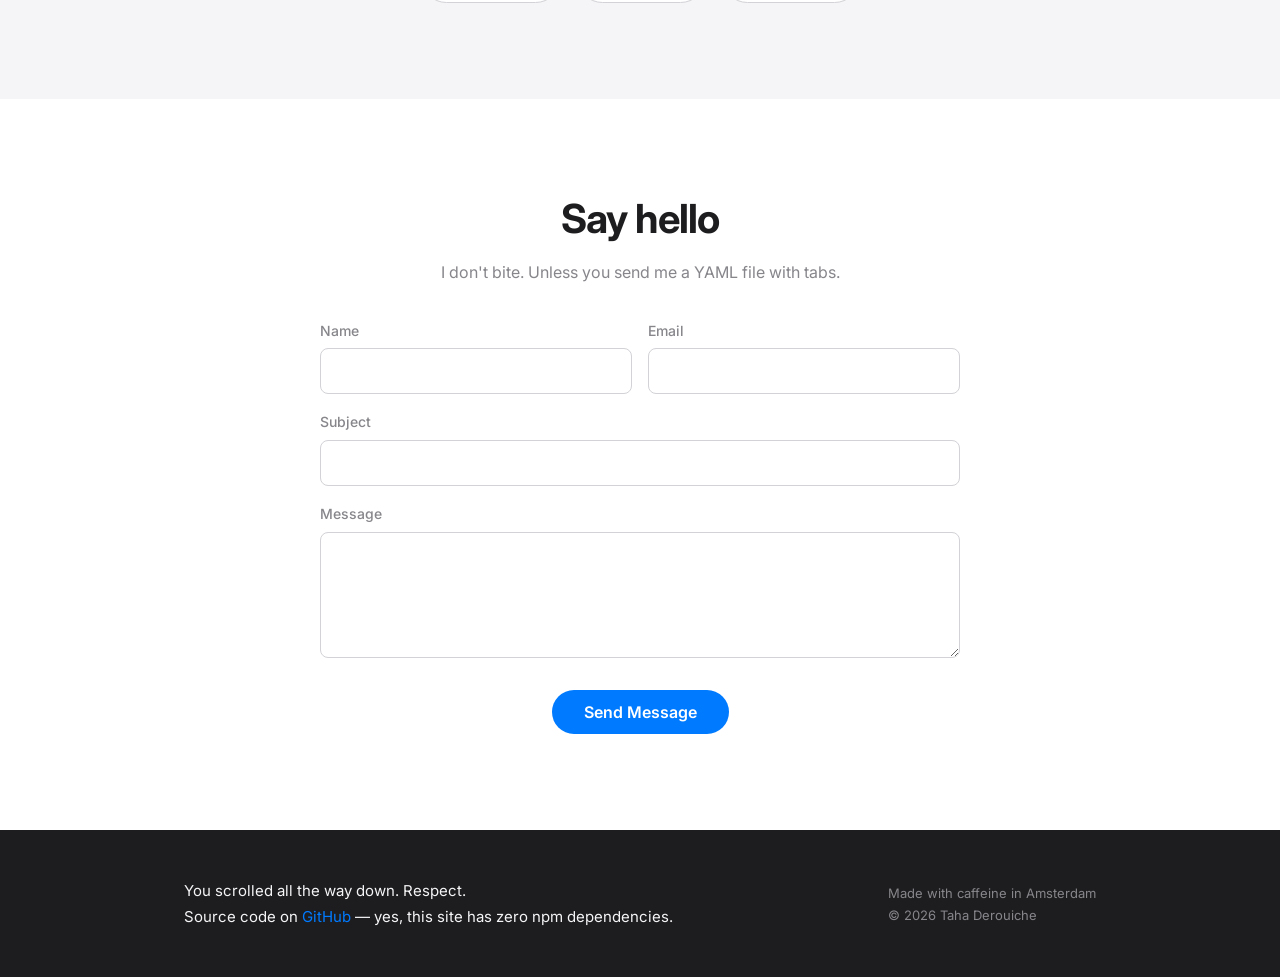
==== commit 2ff4b607: "Add personality throughout: witty blurbs, easter eggs, fun copy - Work experience: one-liner blurbs " ====
--- a/index.html
+++ b/index.html
@@ -109,7 +109,7 @@
 		</picture>
 		<h1 class="hero__name">Taha Derouiche</h1>
 		<h2 class="hero__title">Senior Solution Architect @ Grafana Labs</h2>
-		<p class="hero__intro">I turn "why is this thing down?" into dashboards, alerts, and a good night's sleep. Solutions Architect based in Amsterdam — helping teams across EMEA observe more and panic less.</p>
+		<p class="hero__intro">I turn "why is this thing down?" into dashboards, alerts, and a good night's sleep. Solutions Architect based in Amsterdam, helping teams across EMEA observe more and panic less.</p>
 	</header>
 
 	<!-- About -->
@@ -118,9 +118,9 @@
 			<h2 class="section-title fade-up">About Me</h2>
 			<div class="about__grid">
 				<div class="about__text fade-up">
-					<p>I sit between business and engineering. As a Solutions Architect at Grafana Labs, I work hands-on with enterprise teams across EMEA — translating complex observability challenges into architectures that actually ship.</p>
+					<p>I sit between business and engineering. As a Solutions Architect at Grafana Labs, I work hands-on with enterprise teams across EMEA, translating complex observability challenges into architectures that actually ship.</p>
 					<p>That means leading workshops, designing data visualization strategies, onboarding organizations onto Grafana Cloud, and getting deep into Kubernetes, Prometheus, Loki, and Tempo so my customers don't have to figure it out alone.</p>
-					<p>Before Grafana, I spent 7 years at Elastic as Principal Consulting Architect, and before that I was in the trenches — running forex trading infrastructure at Commerzbank and building DevOps pipelines at Standard Chartered in Singapore.</p>
+					<p>Before Grafana, I spent 7 years at Elastic as Principal Consulting Architect, and before that I was in the trenches, running forex trading infrastructure at Commerzbank and building DevOps pipelines at Standard Chartered in Singapore.</p>
 					<p>Certified across AWS, GCP, Azure, and Kubernetes. When I'm not helping companies tame their infrastructure, I'm automating my home, running, or nerding out about whatever tech caught my eye this week.</p>
 				</div>
 				<div class="about__image fade-up">
@@ -150,26 +150,31 @@
 						<h3 class="work__role">Senior Solution Architect</h3>
 						<p class="work__company">Grafana Labs, Amsterdam</p>
 						<p class="work__date"><time>2025</time> - Present</p>
+						<p class="work__blurb">Making dashboards and helping people sleep at night.</p>
 					</div>
 					<div class="work__panel" id="tab-2" role="tabpanel">
 						<h3 class="work__role">Principal Consulting Architect</h3>
 						<p class="work__company">Elastic, Amsterdam</p>
 						<p class="work__date"><time>2018</time> - <time>2025</time></p>
+						<p class="work__blurb">7 years of "have you tried reindexing?" (It was more nuanced than that. Slightly.)</p>
 					</div>
 					<div class="work__panel" id="tab-3" role="tabpanel">
 						<h3 class="work__role">DevOps Engineer</h3>
 						<p class="work__company">Standard Chartered, Singapore</p>
 						<p class="work__date"><time>2016</time> - <time>2018</time></p>
+						<p class="work__blurb">Automating things that should have been automated years ago.</p>
 					</div>
 					<div class="work__panel" id="tab-4" role="tabpanel">
 						<h3 class="work__role">Service Reliability Engineer - Forex Trading</h3>
 						<p class="work__company">Commerzbank AG, Singapore</p>
 						<p class="work__date"><time>2012</time> - <time>2016</time></p>
+						<p class="work__blurb">Keeping trading systems alive while currencies did their thing.</p>
 					</div>
 					<div class="work__panel" id="tab-5" role="tabpanel">
 						<h3 class="work__role">Data Analyst - Geo Information Systems</h3>
 						<p class="work__company">Numericable, Paris</p>
 						<p class="work__date"><time>2010</time></p>
+						<p class="work__blurb">Where it all started. Maps, data, and too much coffee.</p>
 					</div>
 				</div>
 			</div>
@@ -206,14 +211,14 @@
 					</div>
 				</div>
 			</div>
-			<p class="timeline__end fade-up">The Beginning of Times</p>
+			<p class="timeline__end fade-up">Before this, I was mostly just eating couscous and dreaming about computers.</p>
 		</div>
 	</section>
 
 	<!-- Links -->
 	<section id="links" class="section links">
 		<div class="container text-center">
-			<h2 class="section-title fade-up">Links</h2>
+			<h2 class="section-title fade-up">Find me on the internet</h2>
 			<div class="links__row fade-up">
 				<a href="https://www.linkedin.com/in/tahaderouiche" class="links__btn" target="_blank" rel="noopener noreferrer" aria-label="LinkedIn Profile">
 					<svg viewBox="0 0 24 24" xmlns="http://www.w3.org/2000/svg"><path fill="currentColor" d="M20.447 20.452h-3.554v-5.569c0-1.328-.027-3.037-1.852-3.037-1.853 0-2.136 1.445-2.136 2.939v5.667H9.351V9h3.414v1.561h.046c.477-.9 1.637-1.85 3.37-1.85 3.601 0 4.267 2.37 4.267 5.455v6.286zM5.337 7.433a2.062 2.062 0 01-2.063-2.065 2.064 2.064 0 112.063 2.065zm1.782 13.019H3.555V9h3.564v11.452zM22.225 0H1.771C.792 0 0 .774 0 1.729v20.542C0 23.227.792 24 1.771 24h20.451C23.2 24 24 23.227 24 22.271V1.729C24 .774 23.2 0 22.222 0h.003z"/></svg>
@@ -234,7 +239,8 @@
 	<!-- Contact -->
 	<section id="contact" class="section">
 		<div class="container">
-			<h2 class="section-title text-center fade-up">Contact me</h2>
+			<h2 class="section-title text-center fade-up">Say hello</h2>
+			<p class="text-center fade-up" style="color: var(--color-text-secondary); margin-top: -1rem; margin-bottom: 2rem;">I don't bite. Unless you send me a YAML file with tabs.</p>
 			<form id="contactForm" class="contact__form fade-up" action="https://formspree.io/f/mnnojqdq" method="POST">
 				<div class="form-row form-row--half">
 					<div class="form-group">
@@ -264,7 +270,7 @@
 					<button type="submit" class="form-submit">Send Message</button>
 				</div>
 				<div id="successmsg" class="form-success" role="status">
-					Thank you for your message! I'll get back to you soon.
+					Message received! I'll get back to you faster than a Prometheus scrape interval.
 				</div>
 			</form>
 		</div>
@@ -274,11 +280,11 @@
 	<footer class="footer">
 		<div class="container footer__inner">
 			<div class="footer__text">
-				<p>Hey! Thanks for stopping by.</p>
-				<p>Check out the source code on <a href="https://github.com/tahaderouiche/tahaderouiche.com" target="_blank" rel="noopener noreferrer">GitHub</a>. Always happy to connect!</p>
+				<p>You scrolled all the way down. Respect.</p>
+				<p>Source code on <a href="https://github.com/tahaderouiche/tahaderouiche.com" target="_blank" rel="noopener noreferrer">GitHub</a> &mdash; yes, this site has zero npm dependencies.</p>
 			</div>
 			<div class="footer__meta">
-				Made with care in Amsterdam<br>
+				Made with caffeine in Amsterdam<br>
 				&copy; 2026 Taha Derouiche
 			</div>
 		</div>
@@ -286,6 +292,11 @@
 
 	<script>
 	(function() {
+		// -- Console easter egg --
+		console.log('%c Hey, you opened the console! ', 'background: #11998e; color: #fff; font-size: 14px; padding: 4px 8px; border-radius: 4px;');
+		console.log('%c This site has zero dependencies, zero frameworks, and zero regrets.', 'font-size: 12px; color: #86868b;');
+		console.log('%c Hire me? https://linkedin.com/in/tahaderouiche', 'font-size: 12px;');
+
 		// -- Mobile nav toggle --
 		const toggle = document.querySelector('.nav__toggle');
 		const menu = document.getElementById('mobileMenu');
--- a/css/style.css
+++ b/css/style.css
@@ -426,6 +426,15 @@
   font-weight: 500;
 }
 
+.work__blurb {
+  font-size: 0.9375rem;
+  color: var(--color-text-secondary);
+  font-style: italic;
+  margin-top: 0.75rem;
+  padding-top: 0.75rem;
+  border-top: 1px solid var(--color-border);
+}
+
 @media (min-width: 768px) {
   .work__layout {
     flex-direction: row;
